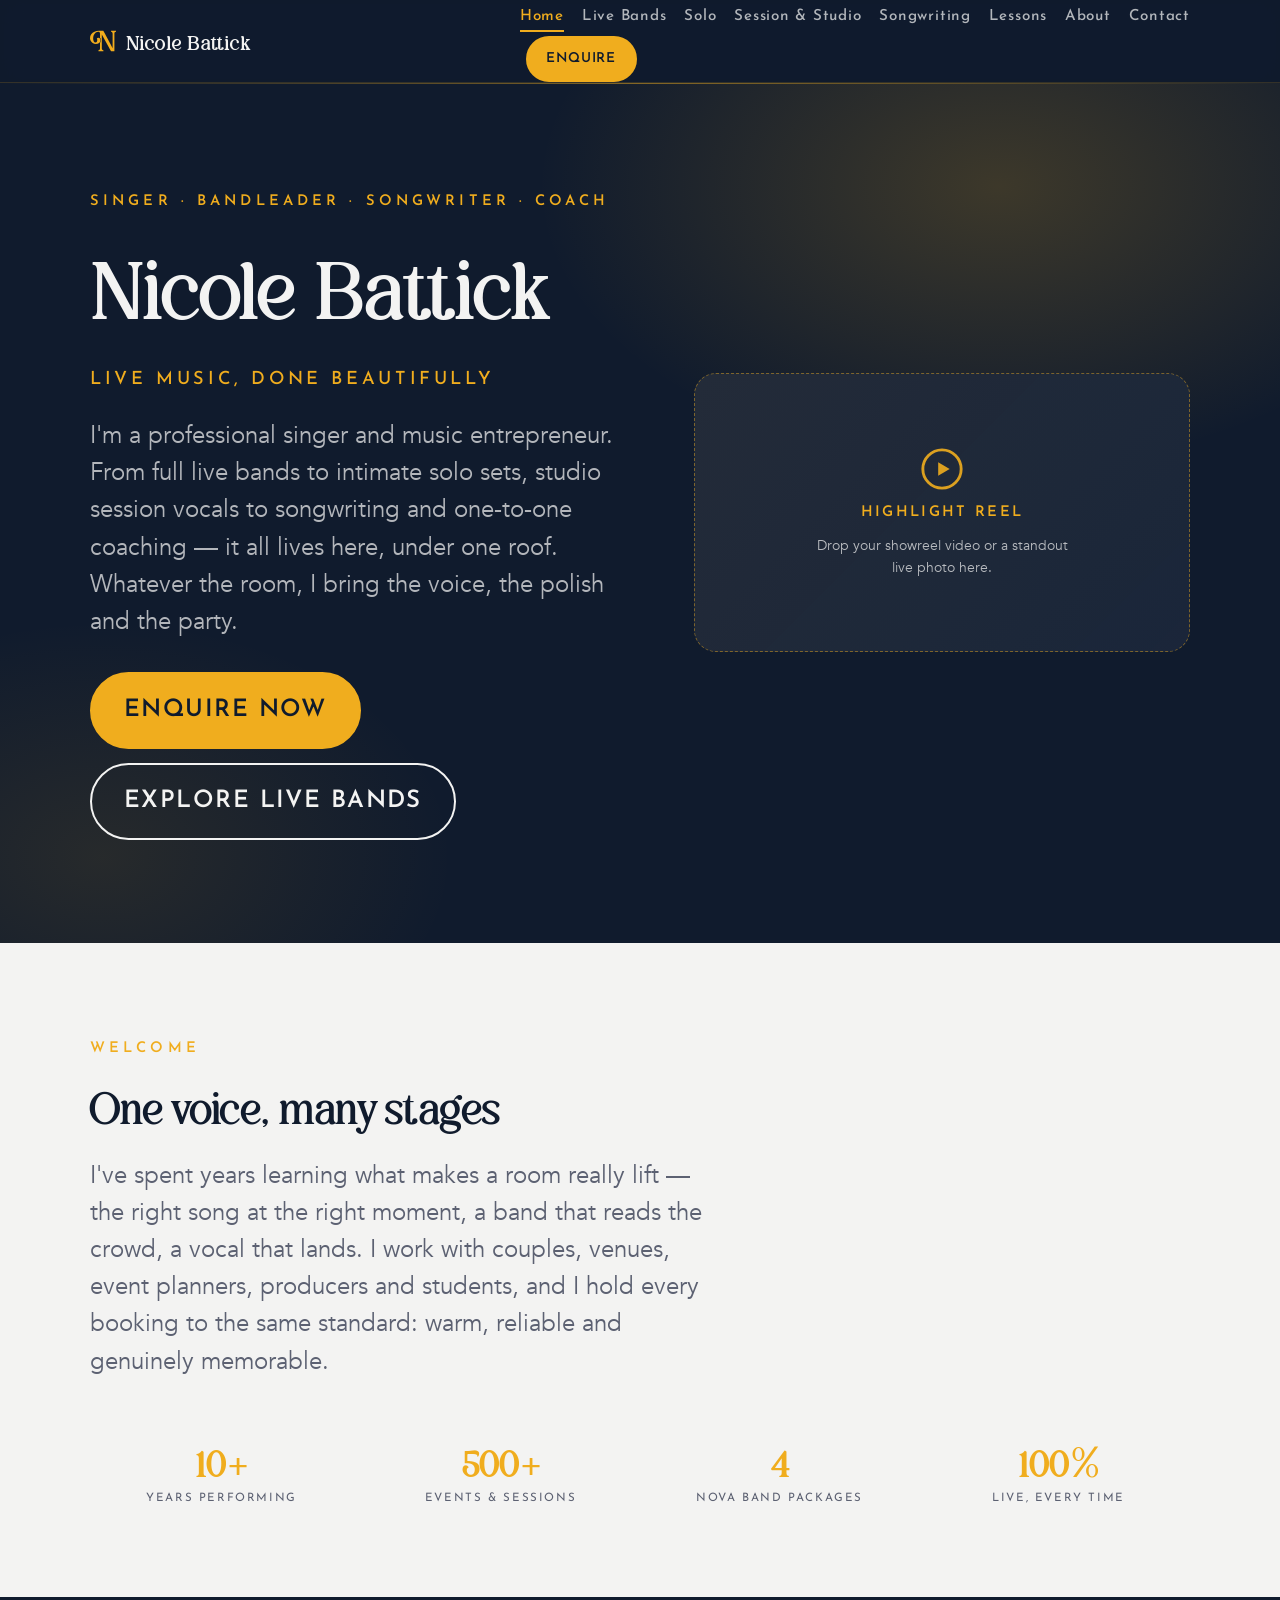
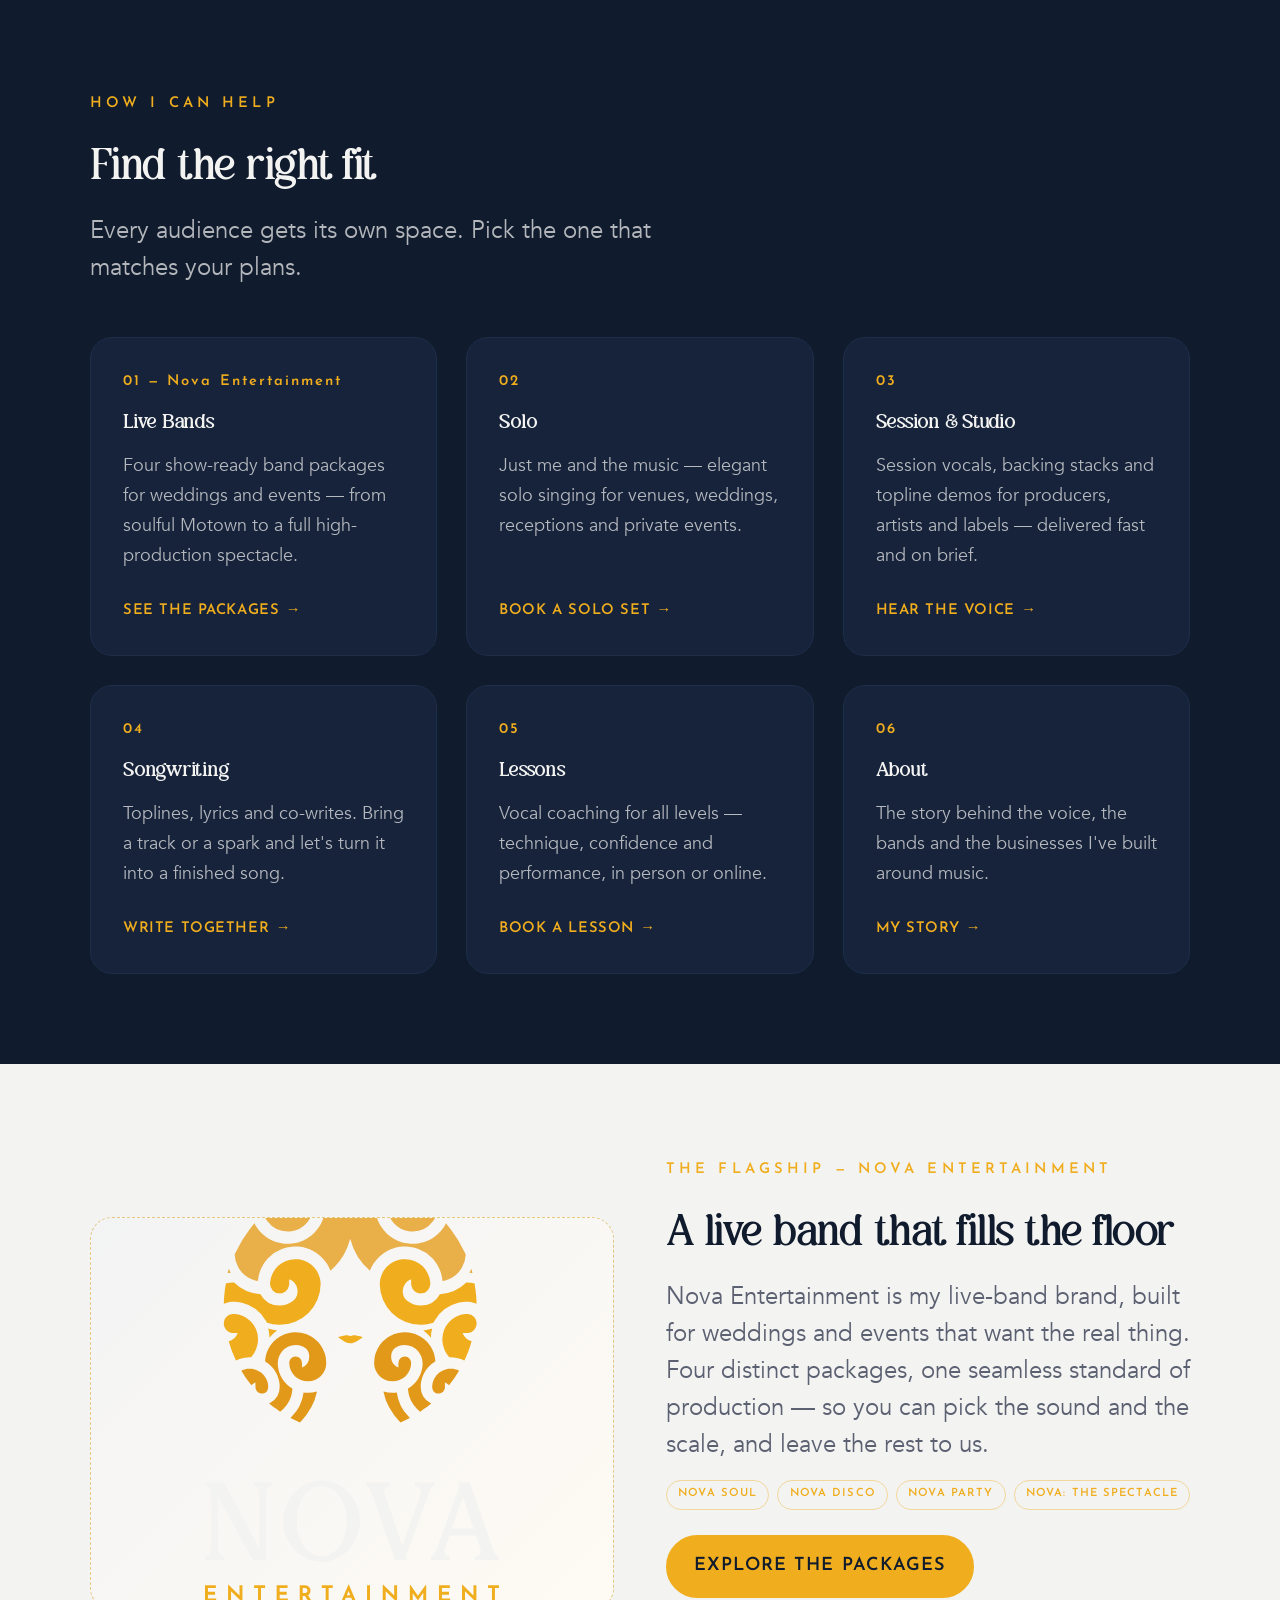
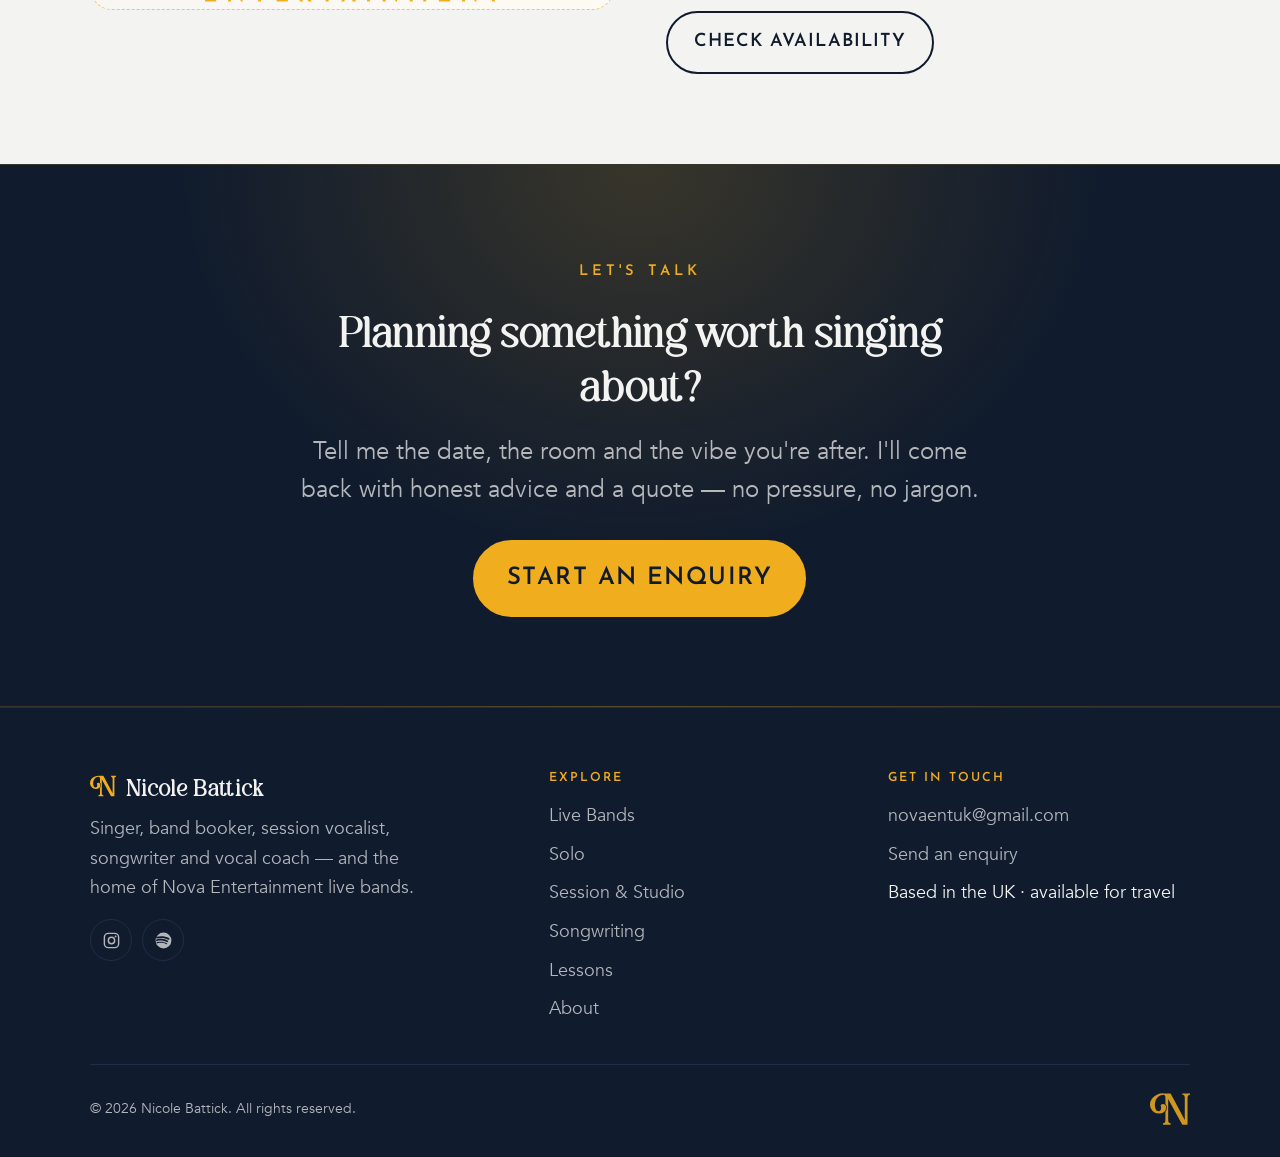
==== index.html @ b69a8428 "Add files via upload" ====
<!DOCTYPE html>
<html lang="en-GB" class="no-js">
<head>
  <meta charset="utf-8">
  <meta name="viewport" content="width=device-width, initial-scale=1">
  <title>Nicole Battick — Singer, Bands, Session &amp; Songwriting</title>
  <meta name="description" content="Nicole Battick — professional singer, bandleader and vocal coach. Home of Nova Entertainment live bands, plus solo performance, session vocals, songwriting and lessons.">

  <!-- Canonical (replace novaentuk.github.io/Nicolebatticksite with your live domain) -->
  <link rel="canonical" href="https://novaentuk.github.io/Nicolebatticksite/index.html">

  <!-- Open Graph -->
  <meta property="og:type" content="website">
  <meta property="og:site_name" content="Nicole Battick">
  <meta property="og:title" content="Nicole Battick — Singer, Bands, Session &amp; Songwriting">
  <meta property="og:description" content="Professional singer, bandleader and vocal coach. Home of Nova Entertainment live bands.">
  <meta property="og:image" content="https://novaentuk.github.io/Nicolebatticksite/assets/img/og-default.png">
  <meta property="og:url" content="https://novaentuk.github.io/Nicolebatticksite/index.html">

  <!-- Twitter -->
  <meta name="twitter:card" content="summary_large_image">
  <meta name="twitter:title" content="Nicole Battick — Singer, Bands, Session &amp; Songwriting">
  <meta name="twitter:description" content="Professional singer, bandleader and vocal coach. Home of Nova Entertainment live bands.">
  <meta name="twitter:image" content="https://novaentuk.github.io/Nicolebatticksite/assets/img/og-default.png">

  <!-- Icons -->
  <link rel="icon" href="assets/logos/nova-mark.svg" type="image/svg+xml">
  <link rel="apple-touch-icon" href="assets/logos/nova-mark-300.png">

  <!-- Preload primary brand fonts to avoid flash -->
  <link rel="preload" href="assets/fonts/Avenir-Book.woff2" as="font" type="font/woff2" crossorigin>
  <link rel="preload" href="assets/fonts/BaliviaFreeBold.woff2" as="font" type="font/woff2" crossorigin>

  <link rel="stylesheet" href="css/styles.css">
  <!-- Flip no-js -> js before paint so reveal animations are ready -->
  <script>document.documentElement.classList.remove('no-js');document.documentElement.classList.add('js');</script>
</head>
<body>
  <a class="skip-link" href="#main">Skip to content</a>

  <!-- ===================== HEADER / NAV (shared across pages) ===================== -->
  <header class="site-header">
    <div class="container">
      <nav class="nav" aria-label="Primary">
        <a class="brand" href="index.html">
          <img class="brand-mark" src="assets/logos/nova-mark-gold.svg" alt="" aria-hidden="true">
          Nicole Battick
        </a>
        <button class="nav-toggle" aria-expanded="false" aria-controls="nav-menu" aria-label="Open menu">
          <span></span><span></span><span></span>
        </button>
        <div class="nav-menu" id="nav-menu">
          <ul class="nav-links">
            <li><a href="index.html">Home</a></li>
            <li><a href="live-bands.html">Live Bands</a></li>
            <li><a href="solo.html">Solo</a></li>
            <li><a href="session.html">Session &amp; Studio</a></li>
            <li><a href="songwriting.html">Songwriting</a></li>
            <li><a href="lessons.html">Lessons</a></li>
            <li><a href="about.html">About</a></li>
            <li><a href="contact.html">Contact</a></li>
          </ul>
          <div class="nav-cta"><a class="btn" href="contact.html">Enquire</a></div>
        </div>
      </nav>
    </div>
  </header>

  <main id="main">

    <!-- ===================== HERO ===================== -->
    <section class="hero">
      <div class="container">
        <div class="hero-grid">
          <div class="hero-copy">
            <span class="eyebrow">Singer · Bandleader · Songwriter · Coach</span>
            <h1>Nicole Battick</h1>
            <p class="hero-tagline">Live music, done beautifully</p>
            <p class="lead">
              I'm a professional singer and music entrepreneur. From full live bands to
              intimate solo sets, studio session vocals to songwriting and one-to-one
              coaching — it all lives here, under one roof. Whatever the room, I bring
              the voice, the polish and the party.
            </p>
            <div class="btn-row">
              <a class="btn btn--lg" href="contact.html">Enquire now</a>
              <a class="btn btn--ghost btn--lg" href="live-bands.html">Explore live bands</a>
            </div>
          </div>

          <div class="hero-media">
            <!-- PLACEHOLDER: hero highlight reel (embed your showreel video or a hero photo).
                 Swap this whole block for a <video>, a YouTube/Vimeo <iframe>, or an <img>. -->
            <div class="media-placeholder media-placeholder--16x9" role="img"
                 aria-label="Placeholder for showreel video or hero photo">
              <svg class="ph-icon" viewBox="0 0 24 24" fill="none" aria-hidden="true">
                <circle cx="12" cy="12" r="10" stroke="currentColor" stroke-width="1.5"/>
                <path d="M10 8.5v7l6-3.5-6-3.5Z" fill="currentColor"/>
              </svg>
              <span class="ph-label">Highlight reel</span>
              <span class="ph-note">Drop your showreel video or a standout live photo here.</span>
            </div>
          </div>
        </div>
      </div>
    </section>

    <!-- ===================== INTRO + STATS ===================== -->
    <section class="section section--pale">
      <div class="container">
        <div class="section-header reveal">
          <span class="eyebrow">Welcome</span>
          <h2>One voice, many stages</h2>
          <p class="lead">
            I've spent years learning what makes a room really lift — the right song at the
            right moment, a band that reads the crowd, a vocal that lands. I work with couples,
            venues, event planners, producers and students, and I hold every booking to the
            same standard: warm, reliable and genuinely memorable.
          </p>
        </div>

        <div class="stats reveal" role="list">
          <div class="stat" role="listitem">
            <div class="stat-num">10+</div>
            <div class="stat-label">Years performing</div>
          </div>
          <div class="stat" role="listitem">
            <div class="stat-num">500+</div>
            <div class="stat-label">Events &amp; sessions</div>
          </div>
          <div class="stat" role="listitem">
            <div class="stat-num">4</div>
            <div class="stat-label">Nova band packages</div>
          </div>
          <div class="stat" role="listitem">
            <div class="stat-num">100%</div>
            <div class="stat-label">Live, every time</div>
          </div>
        </div>
      </div>
    </section>

    <!-- ===================== EXPLORE / SECTION LINK CARDS ===================== -->
    <section class="section section--navy">
      <div class="container">
        <div class="section-header reveal">
          <span class="eyebrow">How I can help</span>
          <h2>Find the right fit</h2>
          <p class="lead">Every audience gets its own space. Pick the one that matches your plans.</p>
        </div>

        <div class="grid grid--3 reveal">
          <a class="card link-card" href="live-bands.html">
            <span class="card-index">01 — Nova Entertainment</span>
            <h3>Live Bands</h3>
            <p>Four show-ready band packages for weddings and events — from soulful Motown to a full high-production spectacle.</p>
            <span class="arrow-link">See the packages <span class="arrow" aria-hidden="true">→</span></span>
          </a>

          <a class="card link-card" href="solo.html">
            <span class="card-index">02</span>
            <h3>Solo</h3>
            <p>Just me and the music — elegant solo singing for venues, weddings, receptions and private events.</p>
            <span class="arrow-link">Book a solo set <span class="arrow" aria-hidden="true">→</span></span>
          </a>

          <a class="card link-card" href="session.html">
            <span class="card-index">03</span>
            <h3>Session &amp; Studio</h3>
            <p>Session vocals, backing stacks and topline demos for producers, artists and labels — delivered fast and on brief.</p>
            <span class="arrow-link">Hear the voice <span class="arrow" aria-hidden="true">→</span></span>
          </a>

          <a class="card link-card" href="songwriting.html">
            <span class="card-index">04</span>
            <h3>Songwriting</h3>
            <p>Toplines, lyrics and co-writes. Bring a track or a spark and let's turn it into a finished song.</p>
            <span class="arrow-link">Write together <span class="arrow" aria-hidden="true">→</span></span>
          </a>

          <a class="card link-card" href="lessons.html">
            <span class="card-index">05</span>
            <h3>Lessons</h3>
            <p>Vocal coaching for all levels — technique, confidence and performance, in person or online.</p>
            <span class="arrow-link">Book a lesson <span class="arrow" aria-hidden="true">→</span></span>
          </a>

          <a class="card link-card" href="about.html">
            <span class="card-index">06</span>
            <h3>About</h3>
            <p>The story behind the voice, the bands and the businesses I've built around music.</p>
            <span class="arrow-link">My story <span class="arrow" aria-hidden="true">→</span></span>
          </a>
        </div>
      </div>
    </section>

    <!-- ===================== NOVA ENTERTAINMENT TEASER (flagship) ===================== -->
    <section class="section section--pale">
      <div class="container">
        <div class="split split--media-first">
          <div class="split-media reveal">
            <!-- PLACEHOLDER: Nova Entertainment band photo (full band on stage) -->
            <div class="media-placeholder media-placeholder--4x3" role="img"
                 aria-label="Placeholder for Nova Entertainment band photo">
              <img src="assets/logos/nova-primary-color.svg" alt="Nova Entertainment logo"
                   style="max-width: 62%; margin-bottom: 0.9rem;">
              <span class="ph-note">Swap for a full-band live photo.</span>
            </div>
          </div>

          <div class="split-copy reveal">
            <span class="eyebrow">The flagship — Nova Entertainment</span>
            <h2>A live band that fills the floor</h2>
            <p class="lead">
              Nova Entertainment is my live-band brand, built for weddings and events that
              want the real thing. Four distinct packages, one seamless standard of
              production — so you can pick the sound and the scale, and leave the rest to us.
            </p>
            <ul class="tags" aria-label="Nova packages">
              <li>Nova Soul</li>
              <li>Nova Disco</li>
              <li>Nova Party</li>
              <li>Nova: The Spectacle</li>
            </ul>
            <div class="btn-row" style="margin-top: 1.6rem;">
              <a class="btn" href="live-bands.html">Explore the packages</a>
              <a class="btn btn--ghost" href="contact.html">Check availability</a>
            </div>
          </div>
        </div>
      </div>
    </section>

    <!-- ===================== CTA BAND ===================== -->
    <section class="section cta-band">
      <div class="container container--narrow reveal">
        <span class="eyebrow">Let's talk</span>
        <h2>Planning something worth singing about?</h2>
        <p class="lead">
          Tell me the date, the room and the vibe you're after. I'll come back with honest
          advice and a quote — no pressure, no jargon.
        </p>
        <div class="btn-row btn-row--center">
          <a class="btn btn--lg" href="contact.html">Start an enquiry</a>
        </div>
      </div>
    </section>

  </main>

  <!-- ===================== FOOTER (shared across pages) ===================== -->
  <footer class="site-footer">
    <div class="container">
      <div class="footer-grid">
        <div class="footer-brand">
          <a class="brand" href="index.html">
            <img class="brand-mark" src="assets/logos/nova-mark-gold.svg" alt="" aria-hidden="true">
            Nicole Battick
          </a>
          <p>Singer, band booker, session vocalist, songwriter and vocal coach — and the home of Nova Entertainment live bands.</p>
          <!-- PLACEHOLDER: update these social links with your real profile URLs -->
          <div class="socials" aria-label="Social links">
            <a href="https://www.instagram.com/nicolebattickmusic/" target="_blank" rel="noopener" aria-label="Instagram">
              <svg viewBox="0 0 24 24" fill="none" aria-hidden="true"><rect x="3" y="3" width="18" height="18" rx="5" stroke="currentColor" stroke-width="1.8"/><circle cx="12" cy="12" r="4" stroke="currentColor" stroke-width="1.8"/><circle cx="17.2" cy="6.8" r="1.2" fill="currentColor"/></svg>
            </a>
            <a href="https://open.spotify.com/artist/1M5L3xkXazG3Sickpim1sv" target="_blank" rel="noopener" aria-label="Spotify">
              <svg viewBox="0 0 24 24" aria-hidden="true"><path fill="currentColor" d="M12 2a10 10 0 1 0 0 20 10 10 0 0 0 0-20Zm4.6 14.4a.8.8 0 0 1-1.1.3c-3-1.8-6.7-2.2-11.1-1.2a.8.8 0 1 1-.4-1.5c4.8-1.1 8.9-.6 12.2 1.4.4.2.5.7.4 1Zm1.2-2.7a1 1 0 0 1-1.3.3c-3.4-2.1-8.6-2.7-12.6-1.5a1 1 0 1 1-.6-1.9c4.6-1.4 10.3-.7 14.2 1.7.5.3.6.9.3 1.4Zm.1-2.8C14 8.6 7.9 8.4 4.4 9.5a1.2 1.2 0 1 1-.7-2.3C7.8 6 14.5 6.2 18.9 8.8a1.2 1.2 0 0 1-1.2 2.1Z"/></svg>
            </a>
          </div>
        </div>

        <div class="footer-col">
          <h4>Explore</h4>
          <ul>
            <li><a href="live-bands.html">Live Bands</a></li>
            <li><a href="solo.html">Solo</a></li>
            <li><a href="session.html">Session &amp; Studio</a></li>
            <li><a href="songwriting.html">Songwriting</a></li>
            <li><a href="lessons.html">Lessons</a></li>
            <li><a href="about.html">About</a></li>
          </ul>
        </div>

        <div class="footer-col">
          <h4>Get in touch</h4>
          <ul>
            <!-- PLACEHOLDER: confirm the public booking email you want shown -->
            <li><a href="mailto:novaentuk@gmail.com">novaentuk@gmail.com</a></li>
            <li><a href="contact.html">Send an enquiry</a></li>
            <li>Based in the UK · available for travel</li>
          </ul>
        </div>
      </div>

      <div class="footer-bottom">
        <span>© <span id="year">2026</span> Nicole Battick. All rights reserved.</span>
        <img class="footer-crest" src="assets/logos/nova-mark-gold.svg" alt="Nova Entertainment monogram">
      </div>
    </div>
  </footer>

  <script src="js/main.js" defer></script>
</body>
</html>
---- css/styles.css ----
/* =============================================================================
   NICOLE BATTICK — site stylesheet
   Brand system: Nova Entertainment (navy + gold), fonts Balivia / Josefin / Avenir
   -----------------------------------------------------------------------------
   HOW TO EDIT
   - All colours, fonts and spacing live in the :root variables below.
     Change a value once here and it updates everywhere.
   - Fonts are self-hosted (woff2) in /assets/fonts — no external requests.
   - Sections use helper classes: .section, .section--navy, .section--pale.
   ============================================================================= */

/* -----------------------------------------------------------------------------
   1. BRAND FONTS  (self-hosted woff2 — render offline & cross-browser)
   ----------------------------------------------------------------------------- */

/* Display serif — headings, hero name, "Nova Entertainment" */
@font-face {
  font-family: "Balivia";
  src: url("../assets/fonts/BaliviaFreeBold.woff2") format("woff2");
  font-weight: 400 700;
  font-style: normal;
  font-display: swap;
}

/* Geometric sans — kickers, labels, package names, nav, buttons, tags */
@font-face {
  font-family: "Josefin Sans";
  src: url("../assets/fonts/JosefinSans-Variable.woff2") format("woff2");
  font-weight: 100 700;         /* variable weight axis */
  font-style: normal;
  font-display: swap;
}

/* Body — Avenir (Book / Medium / Heavy) */
@font-face {
  font-family: "Avenir";
  src: url("../assets/fonts/Avenir-Book.woff2") format("woff2");
  font-weight: 400;
  font-style: normal;
  font-display: swap;
}
@font-face {
  font-family: "Avenir";
  src: url("../assets/fonts/Avenir-Medium.woff2") format("woff2");
  font-weight: 500;
  font-style: normal;
  font-display: swap;
}
@font-face {
  font-family: "Avenir";
  src: url("../assets/fonts/Avenir-Heavy.woff2") format("woff2");
  font-weight: 700;             /* "Heavy" used for bold / emphasis */
  font-style: normal;
  font-display: swap;
}

/* -----------------------------------------------------------------------------
   2. DESIGN TOKENS  (edit these to re-skin the whole site)
   ----------------------------------------------------------------------------- */
:root {
  /* ---- Brand colours (from the official Nova Entertainment palette) ---- */
  --gold:        #F0AD1E;   /* primary accent            */
  --gold-deep:   #D3960F;   /* hover / darker accent     */
  --navy:        #101B2D;   /* primary dark / near-black */
  --navy-2:      #16233A;   /* lifted navy (cards on dark) */
  --navy-3:      #1E2E49;   /* hairlines / borders on dark */
  --pale:        #F3F3F2;   /* pale off-white sections   */
  --white:       #FFFFFF;
  --ink:         #2B3140;   /* body text on light        */
  --muted:       #5C6172;   /* captions / secondary text */
  --hairline:    #E4E2DD;   /* dividers on light         */

  /* ---- Semantic roles (used throughout; point them anywhere) ---- */
  --bg:            var(--navy);
  --text:          var(--pale);
  --text-dim:      rgba(243,243,242,0.72);
  --accent:        var(--gold);
  --accent-hover:  var(--gold-deep);
  --on-accent:     var(--navy);     /* text sitting on a gold button */

  /* ---- Fonts ---- */
  --font-display: "Balivia", "Georgia", "Times New Roman", serif;
  --font-sub:     "Josefin Sans", "Century Gothic", "Futura", sans-serif;
  --font-body:    "Avenir", -apple-system, BlinkMacSystemFont, "Segoe UI",
                  Roboto, "Helvetica Neue", Arial, sans-serif;

  /* ---- Type scale (fluid, clamps between mobile & desktop) ---- */
  --step--1: clamp(0.83rem, 0.79rem + 0.18vw, 0.92rem);
  --step-0:  clamp(1rem,    0.95rem + 0.25vw, 1.13rem);
  --step-1:  clamp(1.2rem,  1.1rem + 0.5vw,   1.5rem);
  --step-2:  clamp(1.6rem,  1.35rem + 1.2vw,  2.2rem);
  --step-3:  clamp(2.1rem,  1.6rem + 2.4vw,   3.2rem);
  --step-4:  clamp(2.7rem,  1.9rem + 3.8vw,   4.6rem);
  --step-5:  clamp(3.2rem,  2.1rem + 5.4vw,   6rem);

  /* ---- Spacing & layout ---- */
  --container: 1180px;
  --container-narrow: 780px;
  --gutter: clamp(1.15rem, 4vw, 2.5rem);
  --section-y: clamp(3.5rem, 7vw, 7rem);
  --radius: 14px;
  --radius-lg: 22px;
  --radius-pill: 999px;

  /* ---- Effects ---- */
  --shadow:    0 12px 34px rgba(6, 12, 24, 0.16);
  --shadow-lg: 0 26px 70px rgba(6, 12, 24, 0.28);
  --ring: 0 0 0 3px rgba(240, 173, 30, 0.55);   /* focus ring (gold) */
  --transition: 220ms cubic-bezier(.2,.7,.3,1);
}

/* -----------------------------------------------------------------------------
   3. RESET / BASE
   ----------------------------------------------------------------------------- */
*, *::before, *::after { box-sizing: border-box; }

html {
  scroll-behavior: smooth;
  -webkit-text-size-adjust: 100%;
  scroll-padding-top: 90px;   /* offset sticky header for anchor jumps */
}

body {
  margin: 0;
  background: var(--bg);
  color: var(--text);
  font-family: var(--font-body);
  font-size: var(--step-0);
  font-weight: 400;
  line-height: 1.65;
  -webkit-font-smoothing: antialiased;
  text-rendering: optimizeLegibility;
  overflow-x: hidden;
}

img, svg, video { max-width: 100%; display: block; height: auto; }

a { color: inherit; text-decoration: none; }

h1, h2, h3, h4 {
  font-family: var(--font-display);
  font-weight: 400;
  line-height: 1.05;
  margin: 0 0 0.5em;
  letter-spacing: -0.01em;
}
h1 { font-size: var(--step-4); }
h2 { font-size: var(--step-3); }
h3 { font-size: var(--step-2); }
h4 { font-size: var(--step-1); }

p { margin: 0 0 1rem; }
p:last-child { margin-bottom: 0; }

strong, b { font-weight: 700; }

ul, ol { margin: 0 0 1rem; padding-left: 1.2rem; }
li { margin-bottom: 0.4rem; }

hr {
  border: 0;
  height: 1px;
  background: var(--navy-3);
  margin: 2.5rem 0;
}

::selection { background: var(--gold); color: var(--navy); }

/* Visible keyboard focus everywhere */
:focus-visible {
  outline: none;
  box-shadow: var(--ring);
  border-radius: 6px;
}

/* Accessibility: skip link */
.skip-link {
  position: absolute;
  left: 12px; top: -60px;
  background: var(--gold);
  color: var(--navy);
  padding: 0.6rem 1rem;
  border-radius: 8px;
  font-family: var(--font-sub);
  font-weight: 600;
  z-index: 1000;
  transition: top var(--transition);
}
.skip-link:focus { top: 12px; }

/* Screen-reader-only helper */
.visually-hidden {
  position: absolute !important;
  width: 1px; height: 1px;
  padding: 0; margin: -1px;
  overflow: hidden; clip: rect(0 0 0 0);
  white-space: nowrap; border: 0;
}

/* -----------------------------------------------------------------------------
   4. LAYOUT HELPERS
   ----------------------------------------------------------------------------- */
.container {
  width: 100%;
  max-width: var(--container);
  margin-inline: auto;
  padding-inline: var(--gutter);
}
.container--narrow { max-width: var(--container-narrow); }

.section { padding-block: var(--section-y); position: relative; }
.section--pale { background: var(--pale); color: var(--ink); }
.section--navy { background: var(--navy); color: var(--text); }
.section--tight { padding-block: clamp(2.5rem, 5vw, 4rem); }

/* On pale sections, headings/links use ink + gold */
.section--pale h1, .section--pale h2, .section--pale h3, .section--pale h4 { color: var(--navy); }
.section--pale .lead { color: var(--muted); }

.grid { display: grid; gap: clamp(1rem, 2.5vw, 1.8rem); }
@media (min-width: 620px)  { .grid--2 { grid-template-columns: repeat(2, 1fr); } }
@media (min-width: 720px)  { .grid--3 { grid-template-columns: repeat(3, 1fr); } }
@media (min-width: 900px)  { .grid--4 { grid-template-columns: repeat(4, 1fr); } }
@media (min-width: 900px)  { .grid--3-wide { grid-template-columns: repeat(3, 1fr); } }

.text-center { text-align: center; }
.mx-auto { margin-inline: auto; }
.stack > * + * { margin-top: 1rem; }

/* -----------------------------------------------------------------------------
   5. SHARED TEXT ELEMENTS  (eyebrow / kicker, lead, section header)
   ----------------------------------------------------------------------------- */
.eyebrow {
  font-family: var(--font-sub);
  text-transform: uppercase;
  letter-spacing: 0.28em;
  font-size: var(--step--1);
  font-weight: 600;
  color: var(--gold);
  margin: 0 0 1rem;
  display: inline-block;
}

.lead {
  font-size: var(--step-1);
  line-height: 1.55;
  color: var(--text-dim);
  font-weight: 400;
  max-width: 60ch;
}

.section-header { max-width: 62ch; margin-bottom: clamp(2rem, 4vw, 3.25rem); }
.section-header.text-center { margin-inline: auto; }

/* -----------------------------------------------------------------------------
   6. BUTTONS
   ----------------------------------------------------------------------------- */
.btn {
  --btn-bg: var(--gold);
  --btn-fg: var(--navy);
  display: inline-flex;
  align-items: center;
  gap: 0.55rem;
  font-family: var(--font-sub);
  font-weight: 600;
  font-size: var(--step-0);
  letter-spacing: 0.06em;
  text-transform: uppercase;
  padding: 0.9rem 1.6rem;
  border-radius: var(--radius-pill);
  background: var(--btn-bg);
  color: var(--btn-fg);
  border: 2px solid var(--btn-bg);
  cursor: pointer;
  transition: transform var(--transition), background var(--transition),
              border-color var(--transition), color var(--transition);
  will-change: transform;
}
.btn:hover { background: var(--accent-hover); border-color: var(--accent-hover); transform: translateY(-2px); }
.btn:active { transform: translateY(0); }

.btn--ghost {
  --btn-bg: transparent;
  --btn-fg: currentColor;
  border-color: currentColor;
}
.btn--ghost:hover {
  background: var(--gold);
  border-color: var(--gold);
  color: var(--navy);
}

/* Ghost button tuned for pale backgrounds */
.section--pale .btn--ghost { color: var(--navy); }

.btn--lg { padding: 1.05rem 2rem; font-size: var(--step-1); }
.btn--block { width: 100%; justify-content: center; }

.btn-row { display: flex; flex-wrap: wrap; gap: 0.85rem; align-items: center; }
.btn-row--center { justify-content: center; }

/* Simple text link with arrow */
.arrow-link {
  font-family: var(--font-sub);
  font-weight: 600;
  letter-spacing: 0.04em;
  text-transform: uppercase;
  font-size: var(--step--1);
  color: var(--gold);
  display: inline-flex;
  align-items: center;
  gap: 0.4rem;
}
.arrow-link .arrow { transition: transform var(--transition); }
.arrow-link:hover .arrow { transform: translateX(4px); }

/* -----------------------------------------------------------------------------
   7. HEADER / NAV
   ----------------------------------------------------------------------------- */
.site-header {
  position: sticky;
  top: 0;
  z-index: 100;
  background: rgba(16, 27, 45, 0.82);
  backdrop-filter: saturate(140%) blur(12px);
  -webkit-backdrop-filter: saturate(140%) blur(12px);
  border-bottom: 1px solid rgba(240, 173, 30, 0.16);
}
.nav {
  display: flex;
  align-items: center;
  justify-content: space-between;
  gap: 1rem;
  min-height: 68px;
}

/* Brand wordmark (site = Nicole Battick) */
.brand {
  display: inline-flex;
  align-items: center;
  gap: 0.6rem;
  font-family: var(--font-display);
  font-size: 1.5rem;
  line-height: 1;
  color: var(--pale);
  letter-spacing: 0.01em;
  white-space: nowrap;
}
.brand:hover { color: var(--gold); }
.brand .brand-mark { width: 26px; height: 26px; flex: none; }

/* Nav links */
.nav-links {
  display: flex;
  align-items: center;
  gap: clamp(0.6rem, 1.4vw, 1.4rem);
  list-style: none;
  margin: 0;
  padding: 0;
}
.nav-links a {
  font-family: var(--font-sub);
  font-weight: 500;
  font-size: 0.95rem;
  letter-spacing: 0.05em;
  color: var(--text-dim);
  padding: 0.4rem 0;
  position: relative;
  transition: color var(--transition);
}
.nav-links a::after {
  content: "";
  position: absolute;
  left: 0; bottom: -2px;
  width: 0; height: 2px;
  background: var(--gold);
  transition: width var(--transition);
}
.nav-links a:hover { color: var(--pale); }
.nav-links a:hover::after,
.nav-links a[aria-current="page"]::after { width: 100%; }
.nav-links a[aria-current="page"] { color: var(--gold); }

.nav-cta { margin-left: 0.4rem; }
.nav-cta .btn { padding: 0.6rem 1.15rem; font-size: 0.85rem; }

/* Mobile menu toggle (hidden on desktop) */
.nav-toggle {
  display: none;
  flex-direction: column;
  justify-content: center;
  gap: 5px;
  width: 44px; height: 44px;
  background: transparent;
  border: 1px solid rgba(243,243,242,0.28);
  border-radius: 10px;
  cursor: pointer;
}
.nav-toggle span {
  display: block;
  height: 2px; width: 20px;
  margin-inline: auto;
  background: var(--pale);
  transition: transform var(--transition), opacity var(--transition);
}
.nav-toggle[aria-expanded="true"] span:nth-child(1) { transform: translateY(7px) rotate(45deg); }
.nav-toggle[aria-expanded="true"] span:nth-child(2) { opacity: 0; }
.nav-toggle[aria-expanded="true"] span:nth-child(3) { transform: translateY(-7px) rotate(-45deg); }

/* --- Mobile nav --- */
@media (max-width: 940px) {
  .nav-toggle { display: flex; }
  .nav-menu {
    position: fixed;
    inset: 68px 0 auto 0;
    background: var(--navy);
    border-bottom: 1px solid var(--navy-3);
    flex-direction: column;
    align-items: stretch;
    gap: 0;
    padding: 0.5rem var(--gutter) 1.5rem;
    max-height: calc(100vh - 68px);
    overflow-y: auto;
    transform: translateY(-8px);
    opacity: 0;
    pointer-events: none;
    transition: opacity var(--transition), transform var(--transition);
  }
  .nav-menu.is-open { opacity: 1; transform: translateY(0); pointer-events: auto; }
  .nav-links { flex-direction: column; align-items: stretch; gap: 0; }
  .nav-links li { border-bottom: 1px solid var(--navy-3); }
  .nav-links a { display: block; padding: 0.95rem 0.2rem; font-size: 1.05rem; }
  .nav-links a::after { display: none; }
  .nav-cta { margin: 1.1rem 0 0; }
  .nav-cta .btn { width: 100%; justify-content: center; padding: 0.85rem; font-size: 0.95rem; }
}

/* -----------------------------------------------------------------------------
   8. HERO
   ----------------------------------------------------------------------------- */
.hero {
  position: relative;
  overflow: hidden;
  padding-block: clamp(3.5rem, 8vw, 7rem);
  background:
    radial-gradient(60% 55% at 78% 12%, rgba(240,173,30,0.20), transparent 60%),
    radial-gradient(50% 50% at 8% 90%, rgba(240,173,30,0.10), transparent 55%),
    var(--navy);
}
.hero::before {   /* subtle top hairline glow */
  content: "";
  position: absolute; inset: 0 0 auto 0; height: 1px;
  background: linear-gradient(90deg, transparent, rgba(240,173,30,0.5), transparent);
}
.hero-grid {
  display: grid;
  gap: clamp(2rem, 5vw, 3.5rem);
  align-items: center;
}
@media (min-width: 920px) {
  .hero-grid { grid-template-columns: 1.05fr 0.95fr; }
}
.hero h1 {
  font-size: var(--step-5);
  margin-bottom: 0.35em;
}
.hero .hero-tagline {
  font-family: var(--font-sub);
  text-transform: uppercase;
  letter-spacing: 0.2em;
  font-weight: 500;
  color: var(--gold);
  font-size: var(--step-0);
  margin-bottom: 1.4rem;
}
.hero .lead { margin-bottom: 2rem; }
.hero .btn-row { margin-top: 0.5rem; }

/* -----------------------------------------------------------------------------
   9. MEDIA PLACEHOLDERS  (swap for real photo / video / audio later)
   ----------------------------------------------------------------------------- */
.media-placeholder {
  position: relative;
  display: flex;
  flex-direction: column;
  align-items: center;
  justify-content: center;
  gap: 0.6rem;
  text-align: center;
  padding: 1.5rem;
  border: 1.5px dashed rgba(240,173,30,0.45);
  border-radius: var(--radius-lg);
  background:
    linear-gradient(135deg, rgba(240,173,30,0.06), rgba(240,173,30,0.02)),
    var(--navy-2);
  color: var(--text-dim);
  overflow: hidden;
}
.media-placeholder .ph-icon {
  width: 46px; height: 46px;
  color: var(--gold);
  opacity: 0.9;
}
.media-placeholder .ph-label {
  font-family: var(--font-sub);
  text-transform: uppercase;
  letter-spacing: 0.16em;
  font-size: var(--step--1);
  font-weight: 600;
  color: var(--gold);
}
.media-placeholder .ph-note {
  font-size: 0.85rem;
  color: var(--text-dim);
  max-width: 34ch;
}
.media-placeholder--16x9 { aspect-ratio: 16 / 9; }
.media-placeholder--4x3  { aspect-ratio: 4 / 3; }
.media-placeholder--1x1  { aspect-ratio: 1 / 1; }
.media-placeholder--portrait { aspect-ratio: 4 / 5; }

/* Placeholder variant that sits on pale sections */
.section--pale .media-placeholder {
  background: linear-gradient(135deg, rgba(16,27,45,0.05), rgba(240,173,30,0.05)), var(--white);
  border-color: rgba(211,150,15,0.5);
  color: var(--muted);
}
.section--pale .media-placeholder .ph-note { color: var(--muted); }

/* Audio sample placeholder (row style) */
.audio-slot {
  display: flex;
  align-items: center;
  gap: 1rem;
  padding: 1rem 1.15rem;
  border: 1px solid var(--navy-3);
  border-radius: var(--radius);
  background: var(--navy-2);
}
.section--pale .audio-slot { background: var(--white); border-color: var(--hairline); }
.audio-slot .play {
  width: 44px; height: 44px; flex: none;
  border-radius: 50%;
  display: grid; place-items: center;
  background: var(--gold); color: var(--navy);
}
.audio-slot .audio-meta strong {
  display: block;
  font-family: var(--font-sub);
  letter-spacing: 0.04em;
  font-weight: 600;
}
.audio-slot .audio-meta span { font-size: 0.85rem; color: var(--muted); }
.section--navy .audio-slot .audio-meta span { color: var(--text-dim); }
.audio-slot .waveform {
  flex: 1;
  height: 26px;
  border-radius: 6px;
  background: repeating-linear-gradient(90deg,
      rgba(240,173,30,0.55) 0 2px, transparent 2px 6px);
  opacity: 0.55;
  min-width: 60px;
}

/* -----------------------------------------------------------------------------
   10. CARDS
   ----------------------------------------------------------------------------- */
.card {
  background: var(--navy-2);
  border: 1px solid var(--navy-3);
  border-radius: var(--radius-lg);
  padding: clamp(1.4rem, 2.5vw, 2rem);
  transition: transform var(--transition), border-color var(--transition), box-shadow var(--transition);
  height: 100%;
}
.card:hover { transform: translateY(-4px); border-color: rgba(240,173,30,0.5); box-shadow: var(--shadow-lg); }
.section--pale .card { background: var(--white); border-color: var(--hairline); box-shadow: var(--shadow); }
.section--pale .card:hover { border-color: var(--gold); }

.card h3 { margin-bottom: 0.5rem; }
.card p { color: var(--text-dim); }
.section--pale .card p { color: var(--muted); }

/* Link card (Home → sections) */
.link-card {
  display: flex;
  flex-direction: column;
  gap: 0.75rem;
}
.link-card .card-index {
  font-family: var(--font-sub);
  font-weight: 600;
  letter-spacing: 0.14em;
  font-size: var(--step--1);
  color: var(--gold);
}
.link-card h3 { font-size: var(--step-1); }
.link-card .arrow-link { margin-top: auto; }

/* -----------------------------------------------------------------------------
   11. NOVA PACKAGE CARDS  (Live Bands)
   ----------------------------------------------------------------------------- */
.package-card {
  position: relative;
  display: flex;
  flex-direction: column;
  background: var(--navy-2);
  border: 1px solid var(--navy-3);
  border-radius: var(--radius-lg);
  overflow: hidden;
  transition: transform var(--transition), border-color var(--transition), box-shadow var(--transition);
  height: 100%;
}
.package-card:hover { transform: translateY(-5px); border-color: rgba(240,173,30,0.55); box-shadow: var(--shadow-lg); }

/* top ribbon of gold */
.package-card .pkg-top {
  height: 6px;
  background: linear-gradient(90deg, var(--gold), var(--gold-deep));
}
.package-card .pkg-body { padding: clamp(1.5rem, 3vw, 2.1rem); display: flex; flex-direction: column; gap: 0.9rem; flex: 1; }
.package-card .pkg-name {
  font-family: var(--font-display);
  font-size: var(--step-2);
  color: var(--pale);
  line-height: 1.05;
}
.package-card .pkg-kicker {
  font-family: var(--font-sub);
  text-transform: uppercase;
  letter-spacing: 0.18em;
  font-size: 0.72rem;
  font-weight: 600;
  color: var(--gold);
}
.package-card p { color: var(--text-dim); }

.pkg-meta { margin-top: auto; display: grid; gap: 0.6rem; padding-top: 0.4rem; }
.pkg-meta .meta-row {
  display: flex;
  gap: 0.6rem;
  align-items: baseline;
  font-size: 0.92rem;
  border-top: 1px solid var(--navy-3);
  padding-top: 0.6rem;
}
.pkg-meta .meta-label {
  font-family: var(--font-sub);
  text-transform: uppercase;
  letter-spacing: 0.12em;
  font-size: 0.68rem;
  font-weight: 600;
  color: var(--gold);
  flex: none;
  width: 5.5rem;
}
.pkg-meta .meta-val { color: var(--text-dim); }

/* Premium package highlight (Nova: The Spectacle) */
.package-card--feature {
  border-color: rgba(240,173,30,0.6);
  background:
    radial-gradient(120% 80% at 50% 0%, rgba(240,173,30,0.14), transparent 60%),
    var(--navy-2);
}
.package-card--feature .pkg-top { height: 8px; }
.badge {
  position: absolute;
  top: 1rem; right: 1rem;
  font-family: var(--font-sub);
  text-transform: uppercase;
  letter-spacing: 0.12em;
  font-size: 0.62rem;
  font-weight: 700;
  color: var(--navy);
  background: var(--gold);
  padding: 0.3rem 0.6rem;
  border-radius: var(--radius-pill);
}

/* -----------------------------------------------------------------------------
   12. FEATURE / CHECK LISTS
   ----------------------------------------------------------------------------- */
.tick-list { list-style: none; padding: 0; margin: 0; display: grid; gap: 0.7rem; }
.tick-list li {
  position: relative;
  padding-left: 1.9rem;
  color: var(--text-dim);
  margin: 0;
}
.section--pale .tick-list li { color: var(--ink); }
.tick-list li::before {
  content: "";
  position: absolute;
  left: 0; top: 0.15em;
  width: 1.2rem; height: 1.2rem;
  border-radius: 50%;
  background: rgba(240,173,30,0.18);
  border: 1px solid var(--gold);
}
.tick-list li::after {
  content: "";
  position: absolute;
  left: 0.42rem; top: 0.38em;
  width: 0.32rem; height: 0.6rem;
  border: solid var(--gold);
  border-width: 0 2px 2px 0;
  transform: rotate(45deg);
}

/* Tag chips (genres, vibes) */
.tags { display: flex; flex-wrap: wrap; gap: 0.5rem; padding: 0; margin: 0; list-style: none; }
.tags li {
  margin: 0;
  font-family: var(--font-sub);
  text-transform: uppercase;
  letter-spacing: 0.1em;
  font-size: 0.7rem;
  font-weight: 600;
  color: var(--gold);
  border: 1px solid rgba(240,173,30,0.4);
  border-radius: var(--radius-pill);
  padding: 0.3rem 0.7rem;
}

/* -----------------------------------------------------------------------------
   13. SPLIT / FEATURE SECTIONS  (text + media side by side)
   ----------------------------------------------------------------------------- */
.split {
  display: grid;
  gap: clamp(1.8rem, 4vw, 3.5rem);
  align-items: center;
}
@media (min-width: 860px) {
  .split { grid-template-columns: 1fr 1fr; }
  .split--media-first .split-media { order: -1; }
}

/* Stat row */
.stats { display: grid; gap: 1rem; grid-template-columns: repeat(2, 1fr); }
@media (min-width: 620px) { .stats { grid-template-columns: repeat(4, 1fr); } }
.stat { text-align: center; }
.stat .stat-num {
  font-family: var(--font-display);
  font-size: var(--step-3);
  color: var(--gold);
  line-height: 1;
}
.stat .stat-label {
  font-family: var(--font-sub);
  text-transform: uppercase;
  letter-spacing: 0.14em;
  font-size: 0.72rem;
  color: var(--text-dim);
  margin-top: 0.4rem;
}
.section--pale .stat .stat-label { color: var(--muted); }

/* -----------------------------------------------------------------------------
   14. CALL-TO-ACTION BAND
   ----------------------------------------------------------------------------- */
.cta-band {
  position: relative;
  overflow: hidden;
  text-align: center;
  background:
    radial-gradient(60% 120% at 50% 0%, rgba(240,173,30,0.18), transparent 60%),
    var(--navy);
  border-top: 1px solid rgba(240,173,30,0.18);
  border-bottom: 1px solid rgba(240,173,30,0.18);
}
.cta-band h2 { color: var(--pale); }
.cta-band .lead { margin-inline: auto; margin-bottom: 2rem; }

/* -----------------------------------------------------------------------------
   15. CONTACT FORM
   ----------------------------------------------------------------------------- */
.form-card {
  background: var(--navy-2);
  border: 1px solid var(--navy-3);
  border-radius: var(--radius-lg);
  padding: clamp(1.5rem, 4vw, 2.75rem);
}
.form-grid { display: grid; gap: 1.15rem; }
@media (min-width: 620px) { .form-grid .span-2 { grid-column: 1 / -1; } .form-grid.cols-2 { grid-template-columns: 1fr 1fr; } }

.field { display: flex; flex-direction: column; gap: 0.4rem; }
.field label {
  font-family: var(--font-sub);
  font-weight: 600;
  letter-spacing: 0.06em;
  font-size: 0.8rem;
  text-transform: uppercase;
  color: var(--text-dim);
}
.field label .req { color: var(--gold); }

.field input,
.field select,
.field textarea {
  font-family: var(--font-body);
  font-size: var(--step-0);
  color: var(--pale);
  background: rgba(255,255,255,0.03);
  border: 1px solid var(--navy-3);
  border-radius: 10px;
  padding: 0.8rem 0.95rem;
  width: 100%;
  transition: border-color var(--transition), box-shadow var(--transition);
}
.field textarea { resize: vertical; min-height: 140px; }
.field select { appearance: none; -webkit-appearance: none;
  background-image: url("data:image/svg+xml,%3Csvg xmlns='http://www.w3.org/2000/svg' width='14' height='9' viewBox='0 0 14 9'%3E%3Cpath d='M1 1l6 6 6-6' fill='none' stroke='%23F0AD1E' stroke-width='2' stroke-linecap='round'/%3E%3C/svg%3E");
  background-repeat: no-repeat;
  background-position: right 1rem center;
  padding-right: 2.5rem;
}
.field input::placeholder,
.field textarea::placeholder { color: rgba(243,243,242,0.4); }
.field input:focus,
.field select:focus,
.field textarea:focus {
  outline: none;
  border-color: var(--gold);
  box-shadow: var(--ring);
}
.field option { color: #111; }   /* native dropdown list readable */

.form-note { font-size: 0.85rem; color: var(--text-dim); }

/* Contact detail list */
.contact-list { list-style: none; padding: 0; margin: 0; display: grid; gap: 1.2rem; }
.contact-list li { display: flex; gap: 0.9rem; align-items: flex-start; margin: 0; }
.contact-list .ci {
  width: 40px; height: 40px; flex: none;
  border-radius: 50%;
  display: grid; place-items: center;
  background: rgba(240,173,30,0.14);
  color: var(--gold);
  border: 1px solid rgba(240,173,30,0.4);
}
.contact-list .ci svg { width: 18px; height: 18px; }
.contact-list strong { font-family: var(--font-sub); letter-spacing: 0.04em; }
.contact-list a:hover { color: var(--gold); }

/* -----------------------------------------------------------------------------
   16. SOCIAL LINKS
   ----------------------------------------------------------------------------- */
.socials { display: flex; gap: 0.65rem; flex-wrap: wrap; }
.socials a {
  width: 42px; height: 42px;
  display: grid; place-items: center;
  border-radius: 50%;
  border: 1px solid var(--navy-3);
  color: var(--text-dim);
  transition: color var(--transition), border-color var(--transition), transform var(--transition), background var(--transition);
}
.socials a:hover { color: var(--navy); background: var(--gold); border-color: var(--gold); transform: translateY(-2px); }
.socials a svg { width: 19px; height: 19px; }
.section--pale .socials a { border-color: var(--hairline); color: var(--muted); }

/* -----------------------------------------------------------------------------
   17. FOOTER
   ----------------------------------------------------------------------------- */
.site-footer {
  background: var(--navy);
  border-top: 1px solid var(--navy-3);
  padding-block: clamp(2.75rem, 5vw, 4rem) 1.75rem;
}
.footer-grid {
  display: grid;
  gap: 2.25rem;
}
@media (min-width: 720px) {
  .footer-grid { grid-template-columns: 1.4fr 1fr 1fr; }
}
.footer-brand .brand { font-size: 1.7rem; margin-bottom: 0.9rem; }
.footer-brand p { color: var(--text-dim); max-width: 34ch; }
.footer-col h4 {
  font-family: var(--font-sub);
  font-weight: 600;
  text-transform: uppercase;
  letter-spacing: 0.16em;
  font-size: 0.78rem;
  color: var(--gold);
  margin-bottom: 1rem;
}
.footer-col ul { list-style: none; padding: 0; margin: 0; display: grid; gap: 0.55rem; }
.footer-col li { margin: 0; }
.footer-col a { color: var(--text-dim); transition: color var(--transition); }
.footer-col a:hover { color: var(--pale); }

.footer-bottom {
  margin-top: 2.5rem;
  padding-top: 1.5rem;
  border-top: 1px solid var(--navy-3);
  display: flex;
  flex-wrap: wrap;
  gap: 1rem;
  justify-content: space-between;
  align-items: center;
  color: var(--text-dim);
  font-size: 0.85rem;
}
.footer-bottom .footer-crest { width: 40px; height: 40px; opacity: 0.85; }

/* -----------------------------------------------------------------------------
   18. PAGE HERO (interior pages — smaller than home hero)
   ----------------------------------------------------------------------------- */
.page-hero {
  position: relative;
  overflow: hidden;
  padding-block: clamp(3rem, 7vw, 5.5rem) clamp(2.5rem, 5vw, 4rem);
  background:
    radial-gradient(55% 60% at 82% 20%, rgba(240,173,30,0.16), transparent 60%),
    var(--navy);
  border-bottom: 1px solid rgba(240,173,30,0.14);
}
.page-hero .lead { margin-top: 1rem; }
.page-hero h1 { font-size: var(--step-4); }

/* Breadcrumb-ish label */
.page-hero .eyebrow { margin-bottom: 1.1rem; }

/* -----------------------------------------------------------------------------
   19. SCROLL REVEAL (progressive enhancement — JS adds .is-visible)
   ----------------------------------------------------------------------------- */
.reveal {
  opacity: 0;
  transform: translateY(22px);
  transition: opacity 600ms ease, transform 600ms cubic-bezier(.2,.7,.3,1);
  will-change: opacity, transform;
}
.reveal.is-visible { opacity: 1; transform: none; }
/* If JS is off, ensure content is visible */
.no-js .reveal { opacity: 1; transform: none; }

/* -----------------------------------------------------------------------------
   20. REDUCED MOTION
   ----------------------------------------------------------------------------- */
@media (prefers-reduced-motion: reduce) {
  html { scroll-behavior: auto; }
  *, *::before, *::after {
    animation-duration: 0.001ms !important;
    transition-duration: 0.001ms !important;
    scroll-behavior: auto !important;
  }
  .reveal { opacity: 1; transform: none; }
}
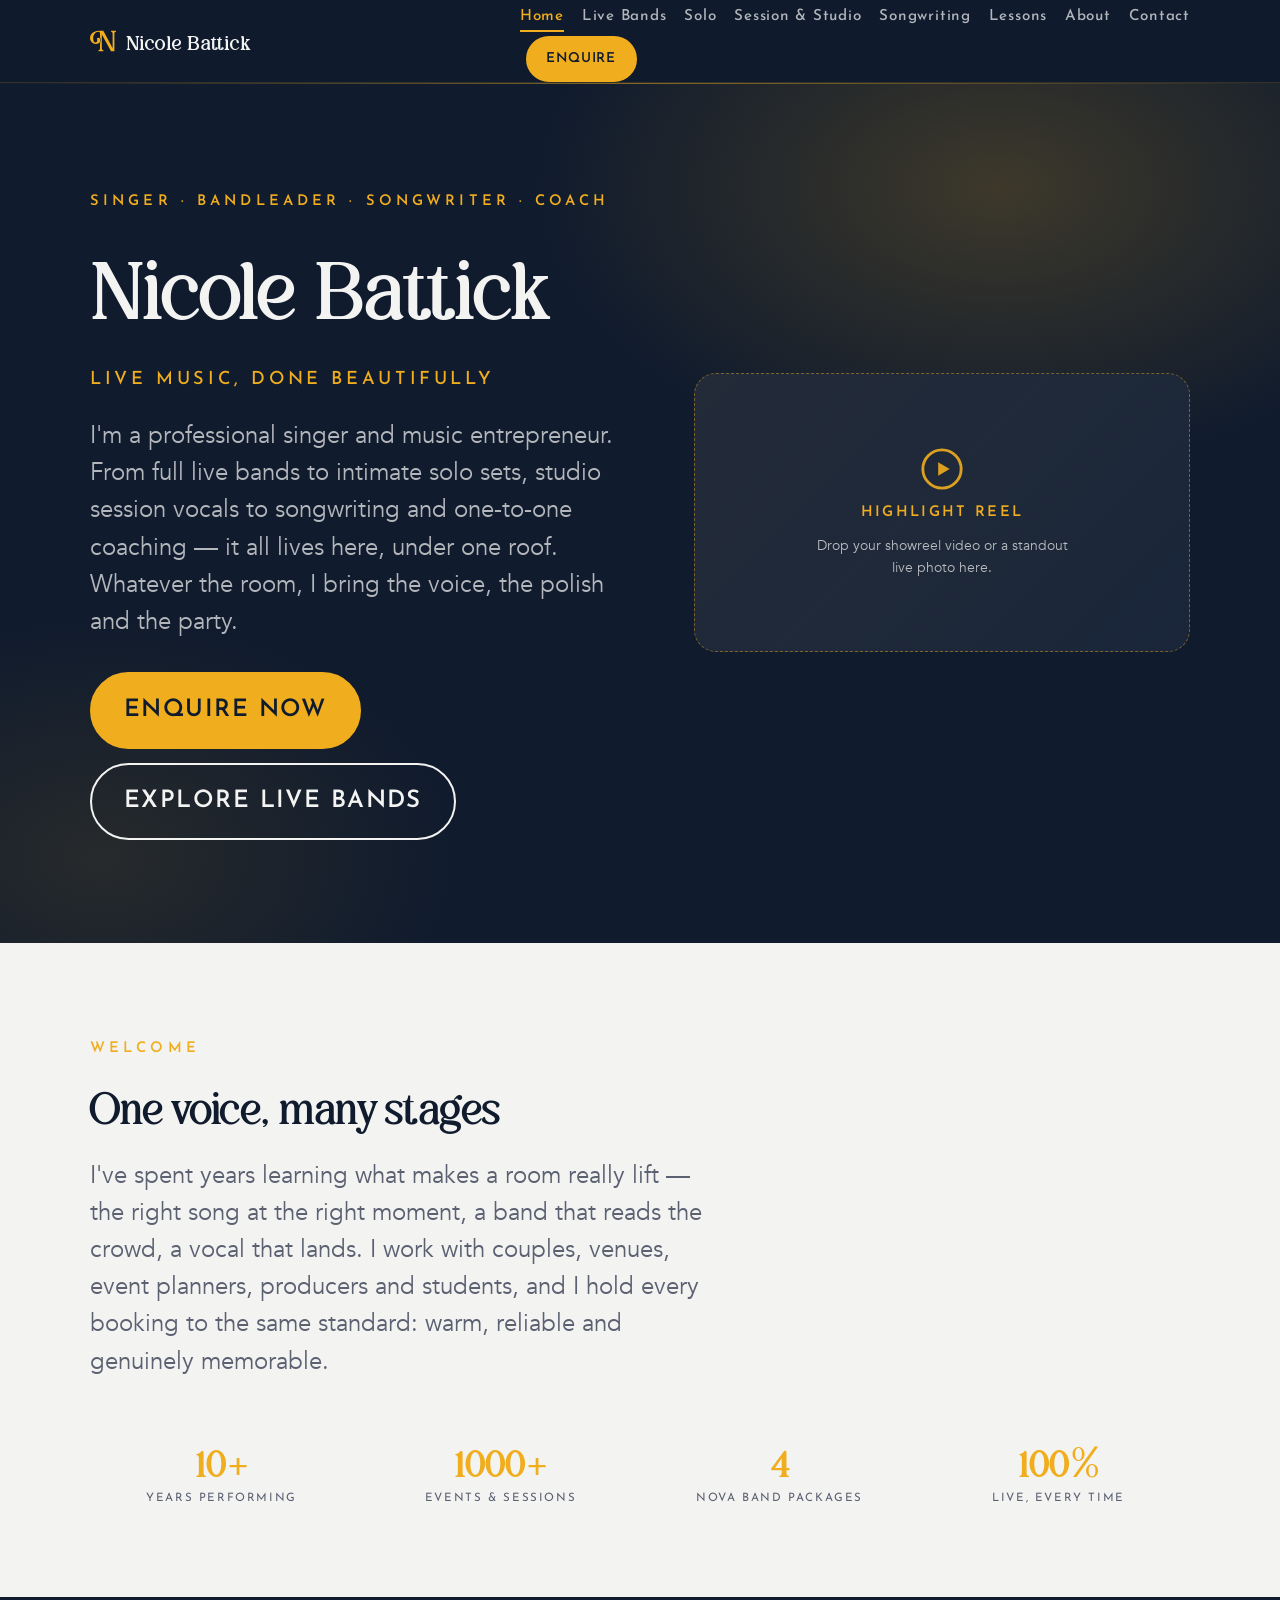
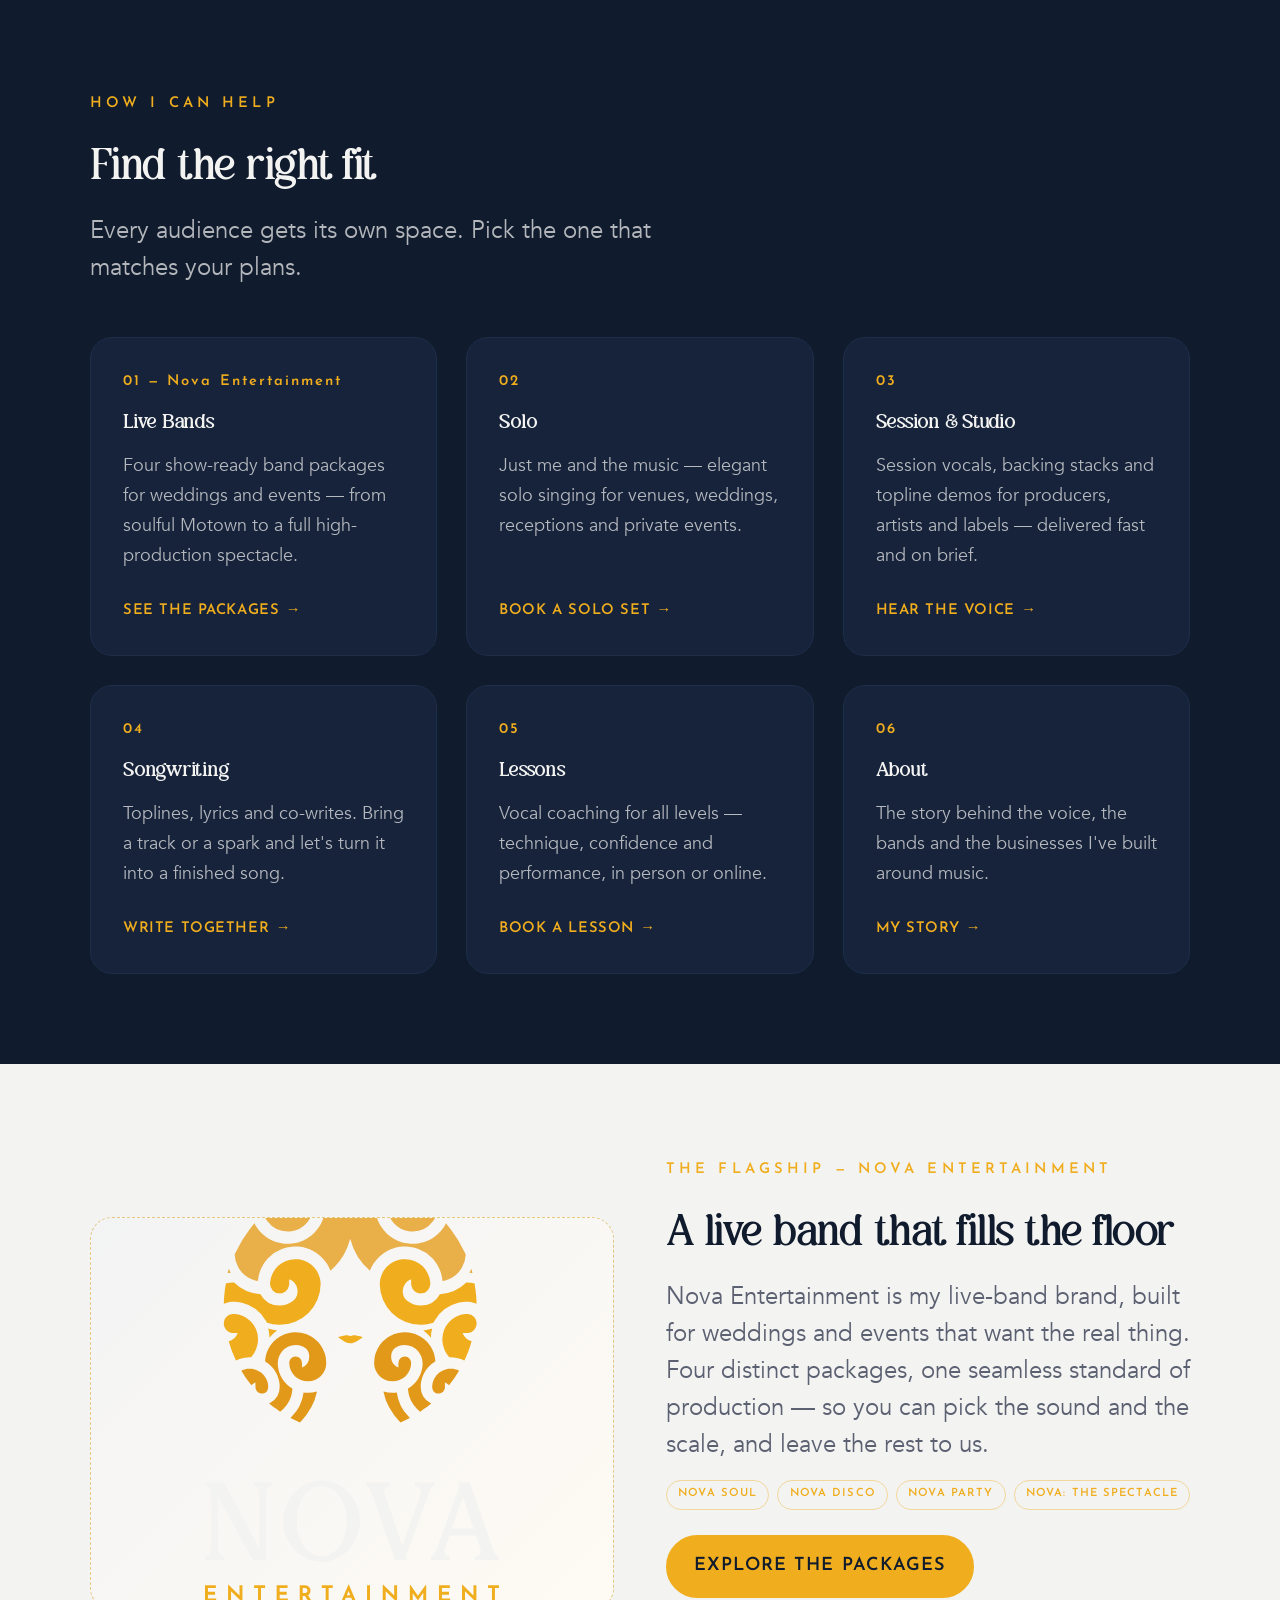
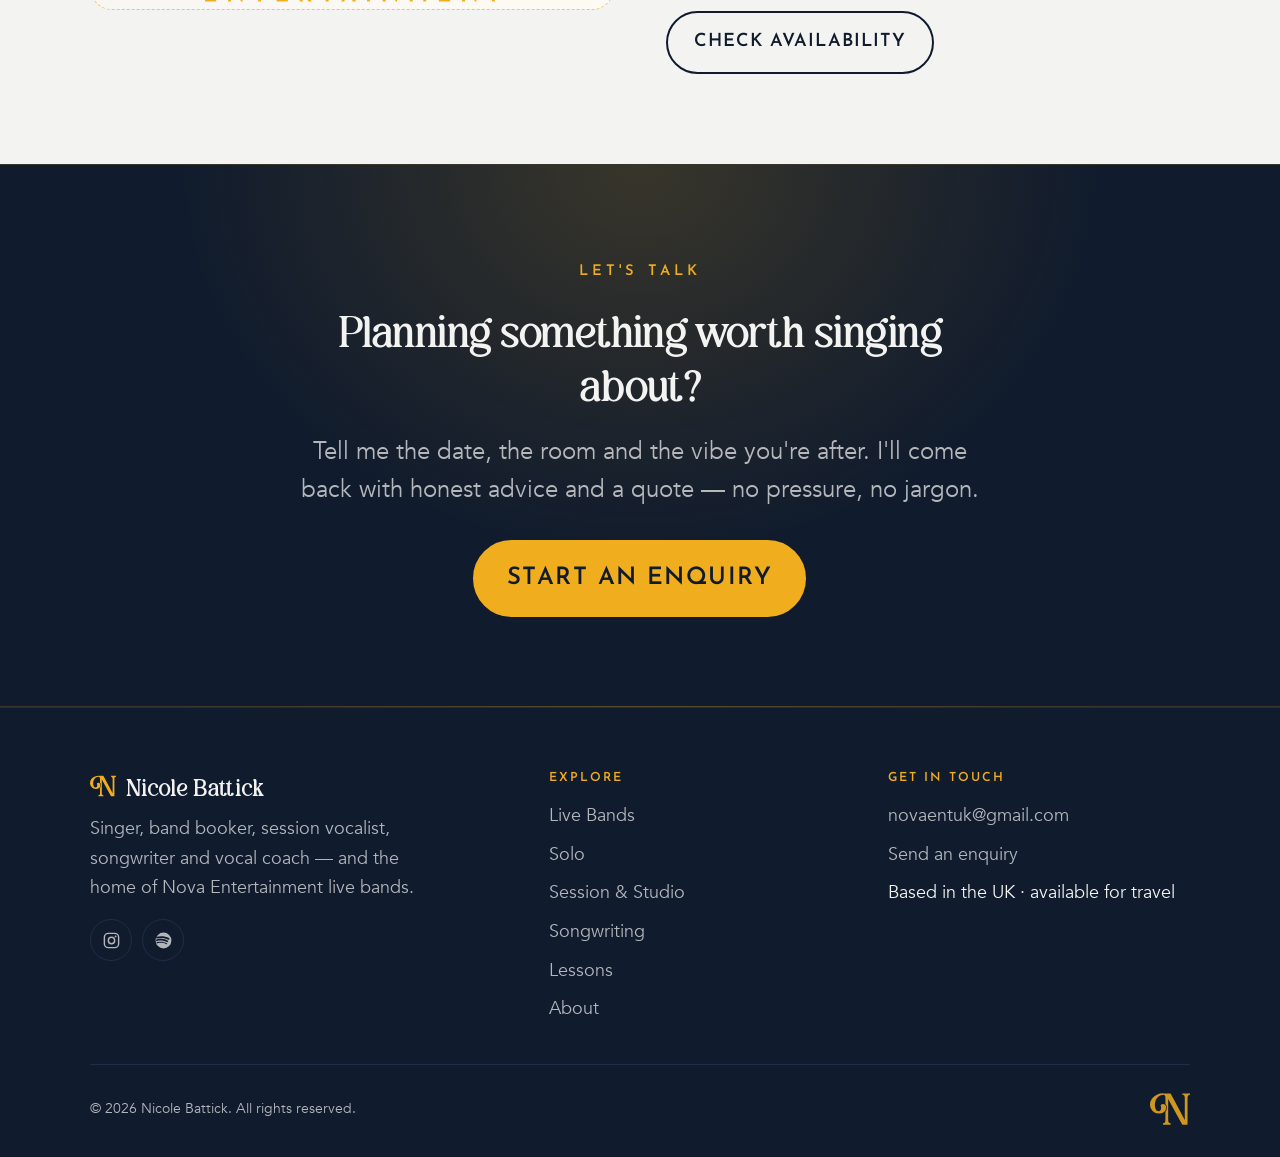
==== commit d6a9572c: "Add files via upload" ====
--- a/index.html
+++ b/index.html
@@ -125,7 +125,7 @@
             <div class="stat-label">Years performing</div>
           </div>
           <div class="stat" role="listitem">
-            <div class="stat-num">500+</div>
+            <div class="stat-num">1000+</div>
             <div class="stat-label">Events &amp; sessions</div>
           </div>
           <div class="stat" role="listitem">
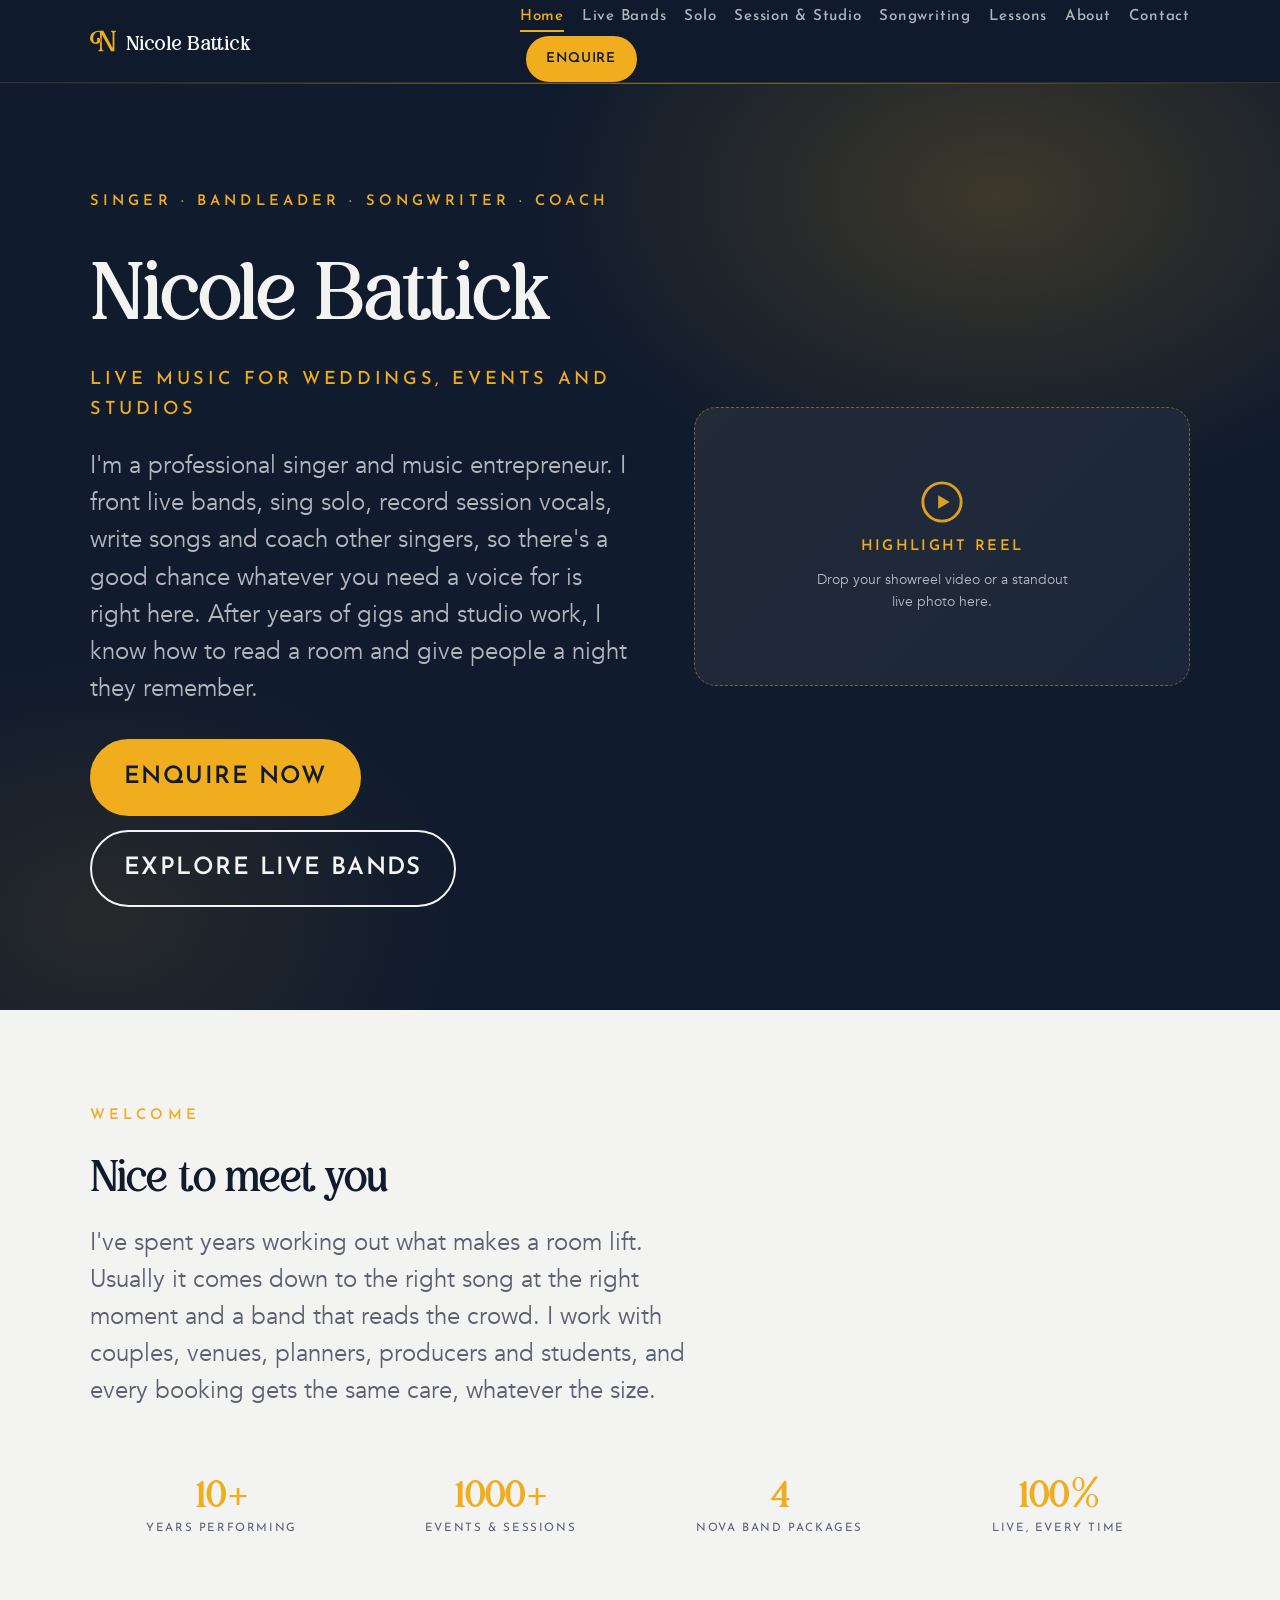
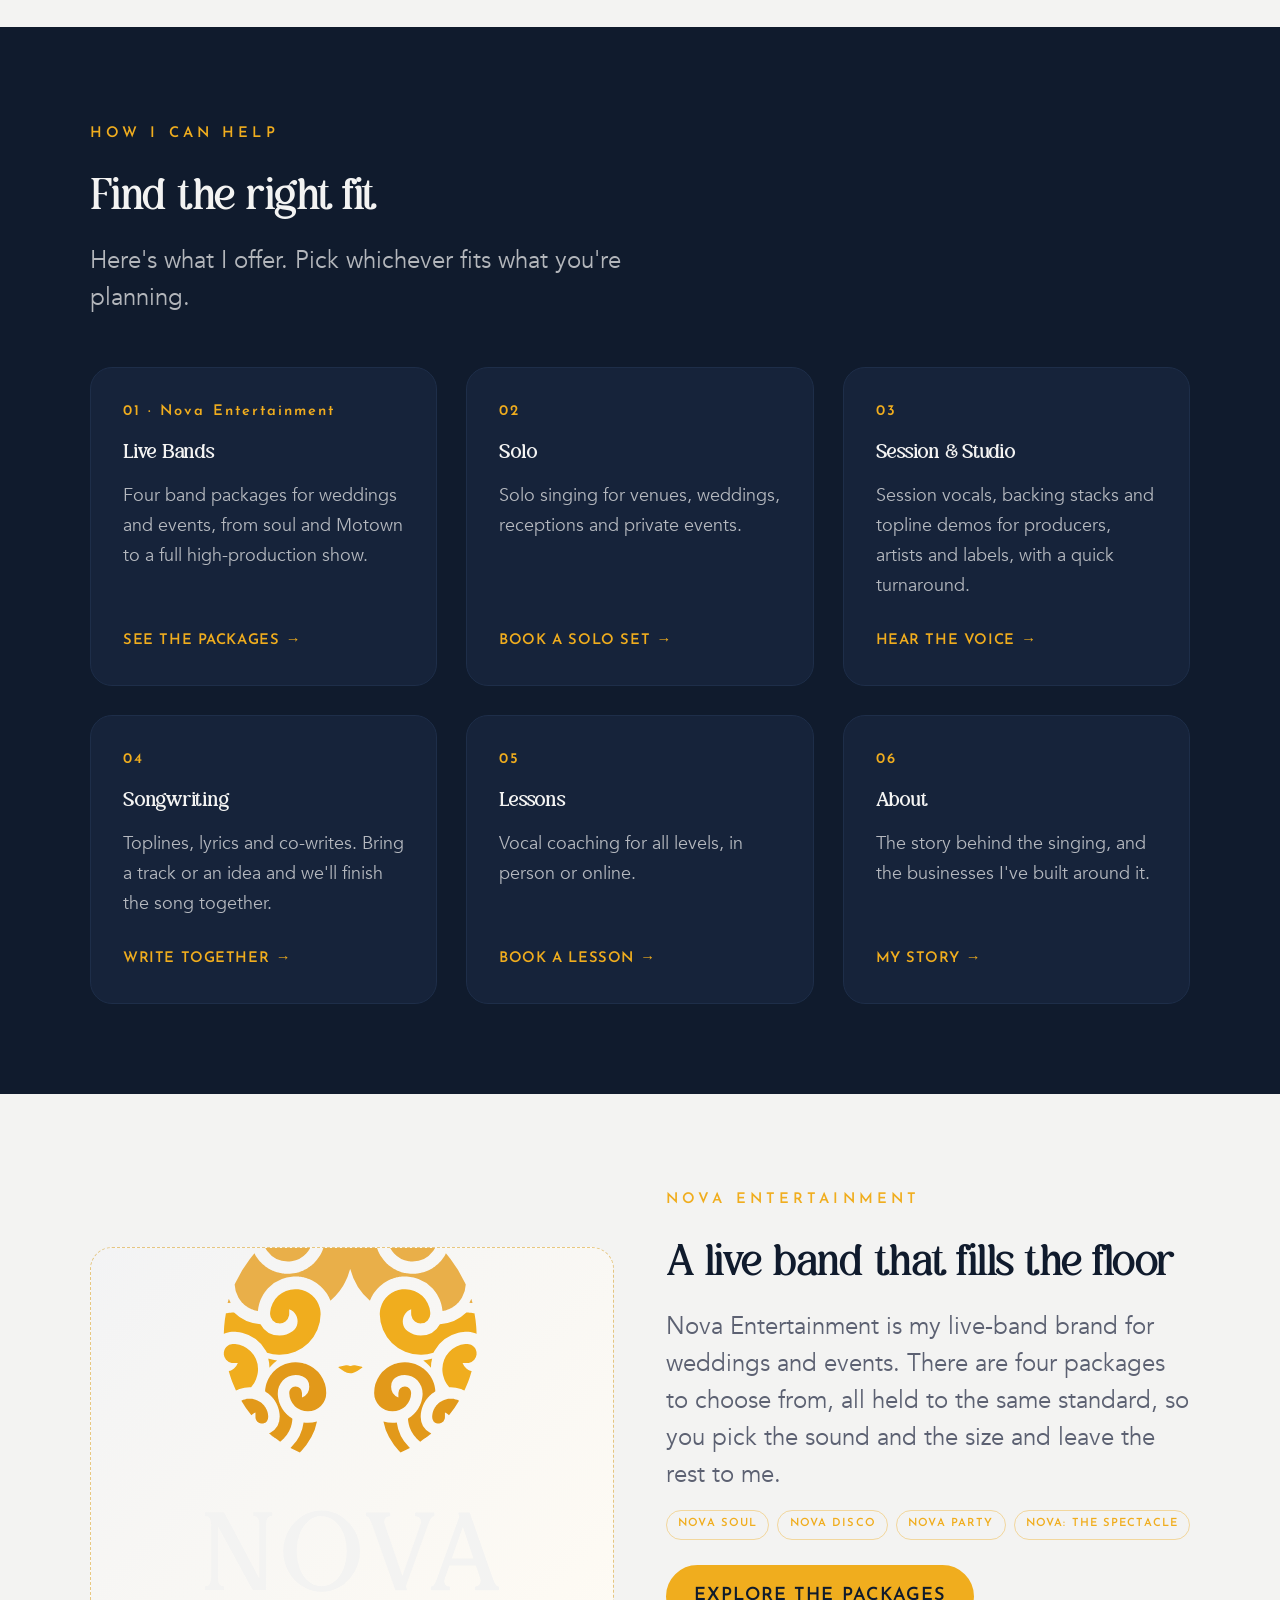
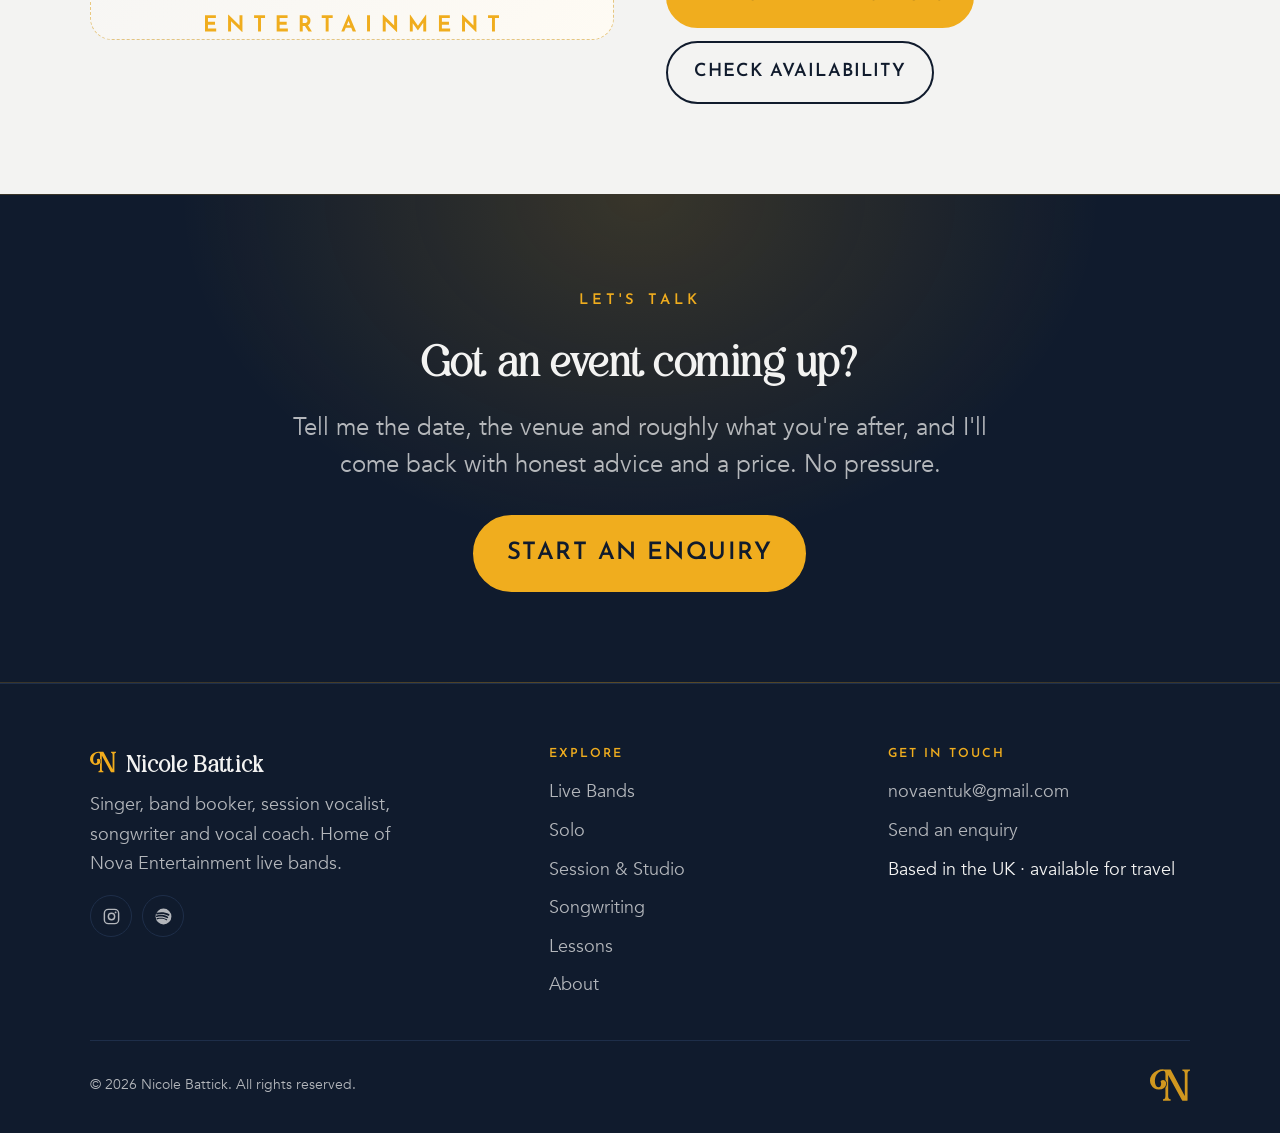
==== commit 1cc48d8a: "Add files via upload" ====
--- a/index.html
+++ b/index.html
@@ -6,22 +6,22 @@
   <title>Nicole Battick — Singer, Bands, Session &amp; Songwriting</title>
   <meta name="description" content="Nicole Battick — professional singer, bandleader and vocal coach. Home of Nova Entertainment live bands, plus solo performance, session vocals, songwriting and lessons.">
 
-  <!-- Canonical (replace novaentuk.github.io/Nicolebatticksite with your live domain) -->
-  <link rel="canonical" href="https://novaentuk.github.io/Nicolebatticksite/index.html">
+  <!-- Canonical (replace novaentuk.com with your live domain) -->
+  <link rel="canonical" href="https://novaentuk.com/index.html">
 
   <!-- Open Graph -->
   <meta property="og:type" content="website">
   <meta property="og:site_name" content="Nicole Battick">
   <meta property="og:title" content="Nicole Battick — Singer, Bands, Session &amp; Songwriting">
   <meta property="og:description" content="Professional singer, bandleader and vocal coach. Home of Nova Entertainment live bands.">
-  <meta property="og:image" content="https://novaentuk.github.io/Nicolebatticksite/assets/img/og-default.png">
-  <meta property="og:url" content="https://novaentuk.github.io/Nicolebatticksite/index.html">
+  <meta property="og:image" content="https://novaentuk.com/assets/img/og-default.png">
+  <meta property="og:url" content="https://novaentuk.com/index.html">
 
   <!-- Twitter -->
   <meta name="twitter:card" content="summary_large_image">
   <meta name="twitter:title" content="Nicole Battick — Singer, Bands, Session &amp; Songwriting">
   <meta name="twitter:description" content="Professional singer, bandleader and vocal coach. Home of Nova Entertainment live bands.">
-  <meta name="twitter:image" content="https://novaentuk.github.io/Nicolebatticksite/assets/img/og-default.png">
+  <meta name="twitter:image" content="https://novaentuk.com/assets/img/og-default.png">
 
   <!-- Icons -->
   <link rel="icon" href="assets/logos/nova-mark.svg" type="image/svg+xml">
@@ -75,12 +75,12 @@
           <div class="hero-copy">
             <span class="eyebrow">Singer · Bandleader · Songwriter · Coach</span>
             <h1>Nicole Battick</h1>
-            <p class="hero-tagline">Live music, done beautifully</p>
+            <p class="hero-tagline">Live music for weddings, events and studios</p>
             <p class="lead">
-              I'm a professional singer and music entrepreneur. From full live bands to
-              intimate solo sets, studio session vocals to songwriting and one-to-one
-              coaching — it all lives here, under one roof. Whatever the room, I bring
-              the voice, the polish and the party.
+              I'm a professional singer and music entrepreneur. I front live bands, sing
+              solo, record session vocals, write songs and coach other singers, so there's a
+              good chance whatever you need a voice for is right here. After years of gigs and
+              studio work, I know how to read a room and give people a night they remember.
             </p>
             <div class="btn-row">
               <a class="btn btn--lg" href="contact.html">Enquire now</a>
@@ -110,12 +110,12 @@
       <div class="container">
         <div class="section-header reveal">
           <span class="eyebrow">Welcome</span>
-          <h2>One voice, many stages</h2>
+          <h2>Nice to meet you</h2>
           <p class="lead">
-            I've spent years learning what makes a room really lift — the right song at the
-            right moment, a band that reads the crowd, a vocal that lands. I work with couples,
-            venues, event planners, producers and students, and I hold every booking to the
-            same standard: warm, reliable and genuinely memorable.
+            I've spent years working out what makes a room lift. Usually it comes down to the
+            right song at the right moment and a band that reads the crowd. I work with couples,
+            venues, planners, producers and students, and every booking gets the same care,
+            whatever the size.
           </p>
         </div>
 
@@ -146,49 +146,49 @@
         <div class="section-header reveal">
           <span class="eyebrow">How I can help</span>
           <h2>Find the right fit</h2>
-          <p class="lead">Every audience gets its own space. Pick the one that matches your plans.</p>
+          <p class="lead">Here's what I offer. Pick whichever fits what you're planning.</p>
         </div>
 
         <div class="grid grid--3 reveal">
           <a class="card link-card" href="live-bands.html">
-            <span class="card-index">01 — Nova Entertainment</span>
+            <span class="card-index">01 · Nova Entertainment</span>
             <h3>Live Bands</h3>
-            <p>Four show-ready band packages for weddings and events — from soulful Motown to a full high-production spectacle.</p>
+            <p>Four band packages for weddings and events, from soul and Motown to a full high-production show.</p>
             <span class="arrow-link">See the packages <span class="arrow" aria-hidden="true">→</span></span>
           </a>
 
           <a class="card link-card" href="solo.html">
             <span class="card-index">02</span>
             <h3>Solo</h3>
-            <p>Just me and the music — elegant solo singing for venues, weddings, receptions and private events.</p>
+            <p>Solo singing for venues, weddings, receptions and private events.</p>
             <span class="arrow-link">Book a solo set <span class="arrow" aria-hidden="true">→</span></span>
           </a>
 
           <a class="card link-card" href="session.html">
             <span class="card-index">03</span>
             <h3>Session &amp; Studio</h3>
-            <p>Session vocals, backing stacks and topline demos for producers, artists and labels — delivered fast and on brief.</p>
+            <p>Session vocals, backing stacks and topline demos for producers, artists and labels, with a quick turnaround.</p>
             <span class="arrow-link">Hear the voice <span class="arrow" aria-hidden="true">→</span></span>
           </a>
 
           <a class="card link-card" href="songwriting.html">
             <span class="card-index">04</span>
             <h3>Songwriting</h3>
-            <p>Toplines, lyrics and co-writes. Bring a track or a spark and let's turn it into a finished song.</p>
+            <p>Toplines, lyrics and co-writes. Bring a track or an idea and we'll finish the song together.</p>
             <span class="arrow-link">Write together <span class="arrow" aria-hidden="true">→</span></span>
           </a>
 
           <a class="card link-card" href="lessons.html">
             <span class="card-index">05</span>
             <h3>Lessons</h3>
-            <p>Vocal coaching for all levels — technique, confidence and performance, in person or online.</p>
+            <p>Vocal coaching for all levels, in person or online.</p>
             <span class="arrow-link">Book a lesson <span class="arrow" aria-hidden="true">→</span></span>
           </a>
 
           <a class="card link-card" href="about.html">
             <span class="card-index">06</span>
             <h3>About</h3>
-            <p>The story behind the voice, the bands and the businesses I've built around music.</p>
+            <p>The story behind the singing, and the businesses I've built around it.</p>
             <span class="arrow-link">My story <span class="arrow" aria-hidden="true">→</span></span>
           </a>
         </div>
@@ -210,12 +210,12 @@
           </div>
 
           <div class="split-copy reveal">
-            <span class="eyebrow">The flagship — Nova Entertainment</span>
+            <span class="eyebrow">Nova Entertainment</span>
             <h2>A live band that fills the floor</h2>
             <p class="lead">
-              Nova Entertainment is my live-band brand, built for weddings and events that
-              want the real thing. Four distinct packages, one seamless standard of
-              production — so you can pick the sound and the scale, and leave the rest to us.
+              Nova Entertainment is my live-band brand for weddings and events. There are four
+              packages to choose from, all held to the same standard, so you pick the sound and
+              the size and leave the rest to me.
             </p>
             <ul class="tags" aria-label="Nova packages">
               <li>Nova Soul</li>
@@ -236,10 +236,10 @@
     <section class="section cta-band">
       <div class="container container--narrow reveal">
         <span class="eyebrow">Let's talk</span>
-        <h2>Planning something worth singing about?</h2>
+        <h2>Got an event coming up?</h2>
         <p class="lead">
-          Tell me the date, the room and the vibe you're after. I'll come back with honest
-          advice and a quote — no pressure, no jargon.
+          Tell me the date, the venue and roughly what you're after, and I'll come back with
+          honest advice and a price. No pressure.
         </p>
         <div class="btn-row btn-row--center">
           <a class="btn btn--lg" href="contact.html">Start an enquiry</a>
@@ -258,7 +258,7 @@
             <img class="brand-mark" src="assets/logos/nova-mark-gold.svg" alt="" aria-hidden="true">
             Nicole Battick
           </a>
-          <p>Singer, band booker, session vocalist, songwriter and vocal coach — and the home of Nova Entertainment live bands.</p>
+          <p>Singer, band booker, session vocalist, songwriter and vocal coach. Home of Nova Entertainment live bands.</p>
           <!-- PLACEHOLDER: update these social links with your real profile URLs -->
           <div class="socials" aria-label="Social links">
             <a href="https://www.instagram.com/nicolebattickmusic/" target="_blank" rel="noopener" aria-label="Instagram">
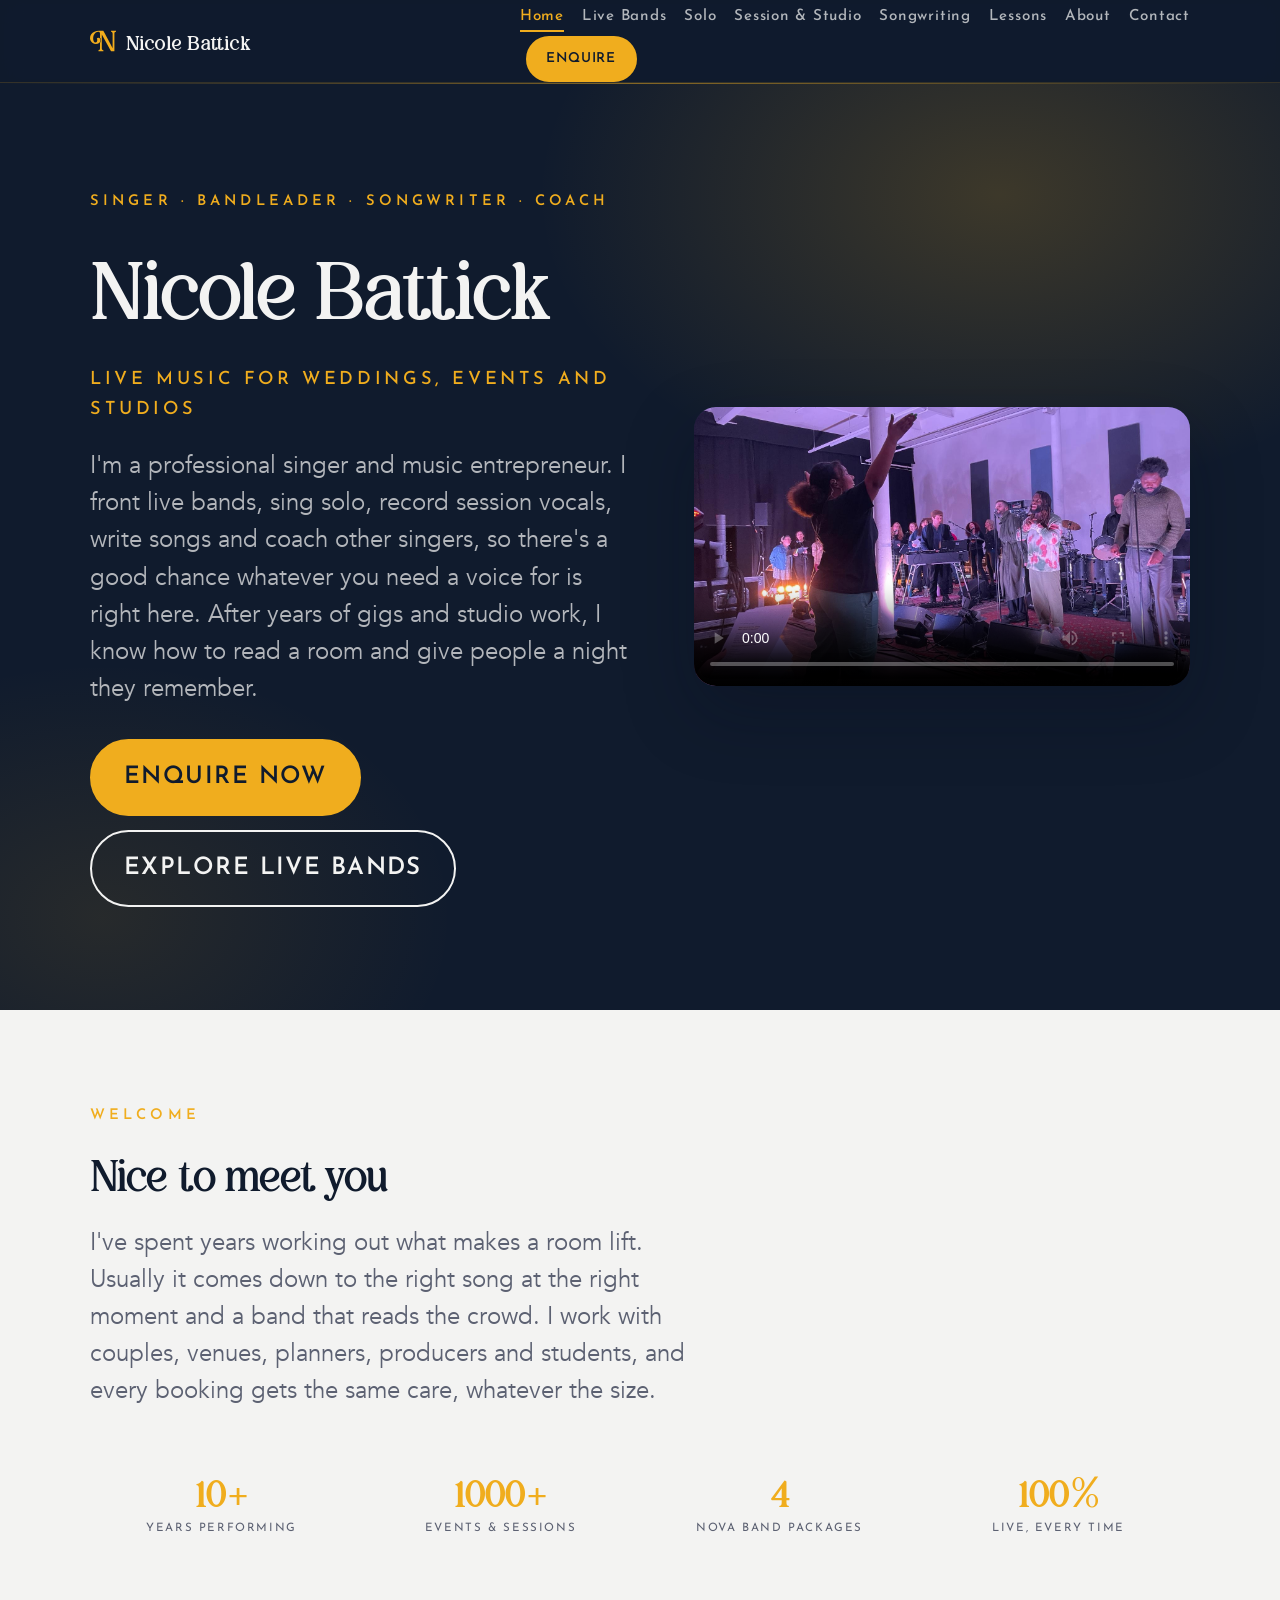
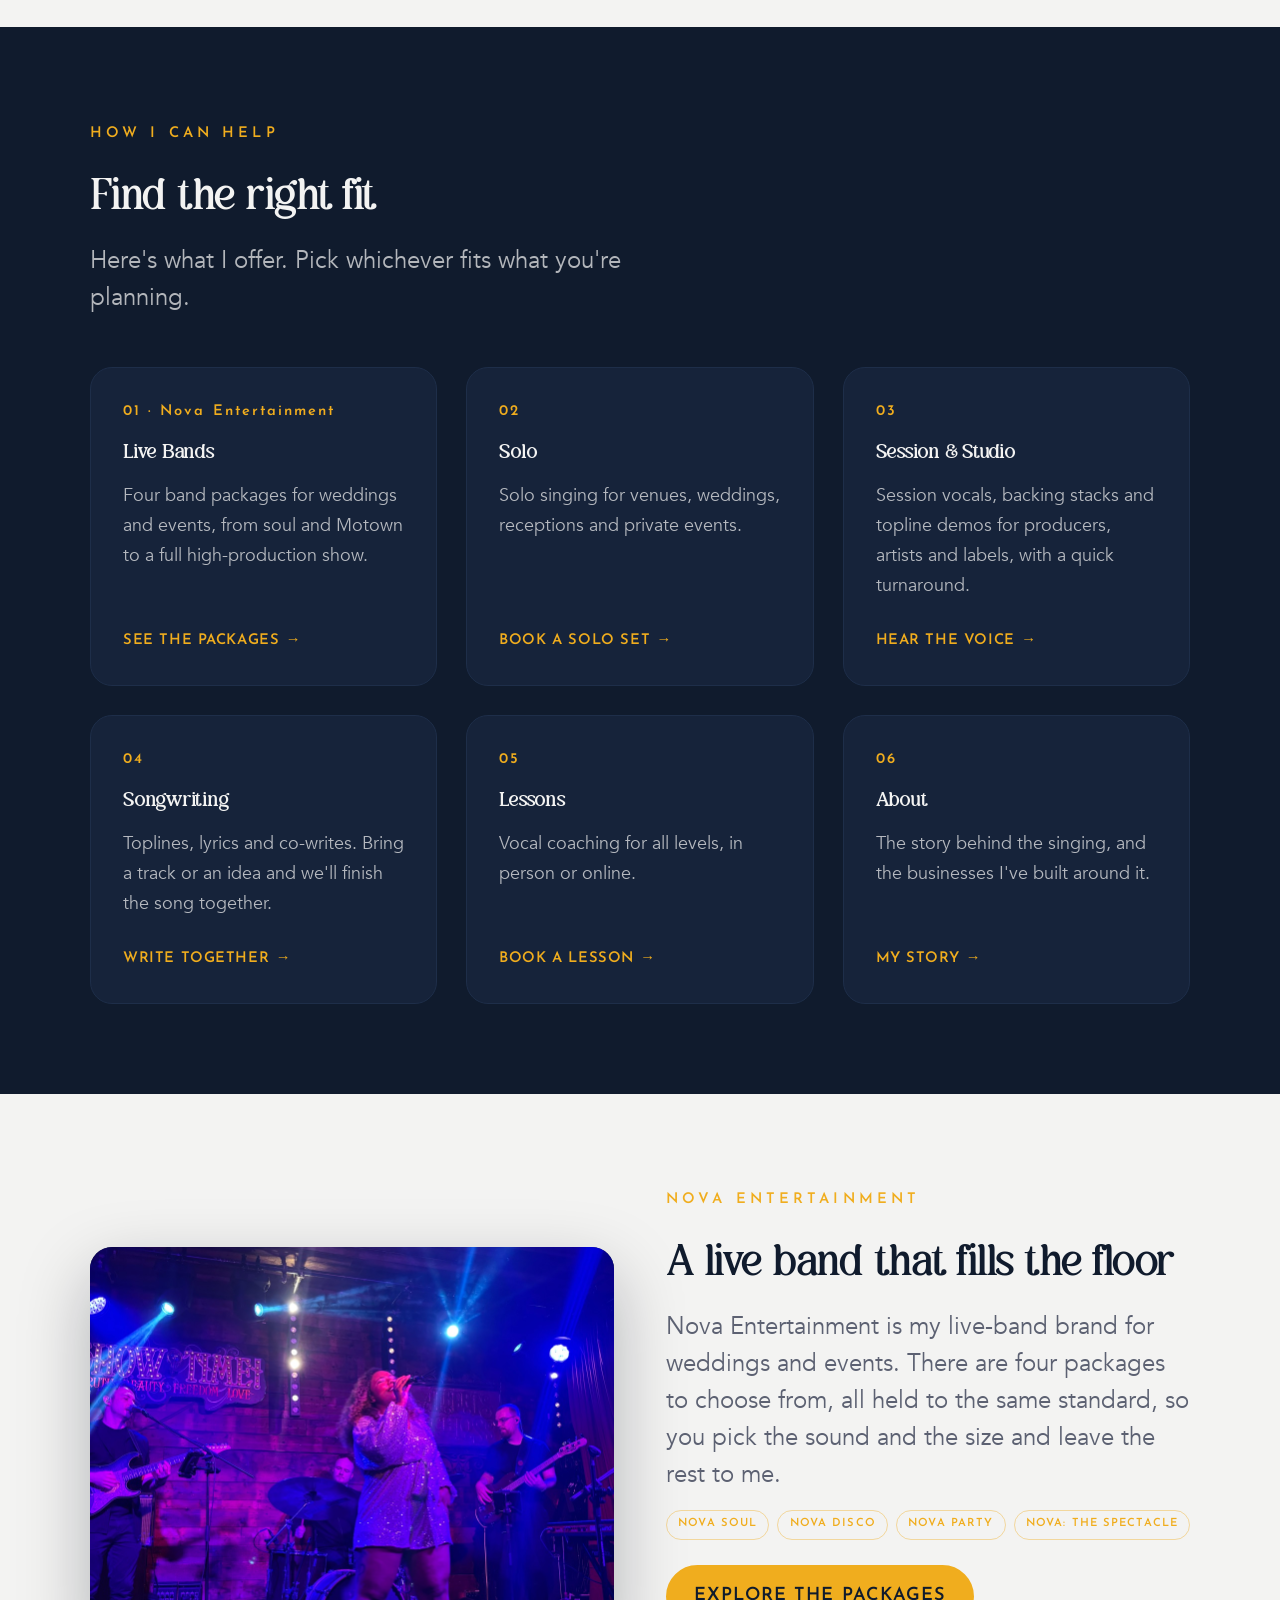
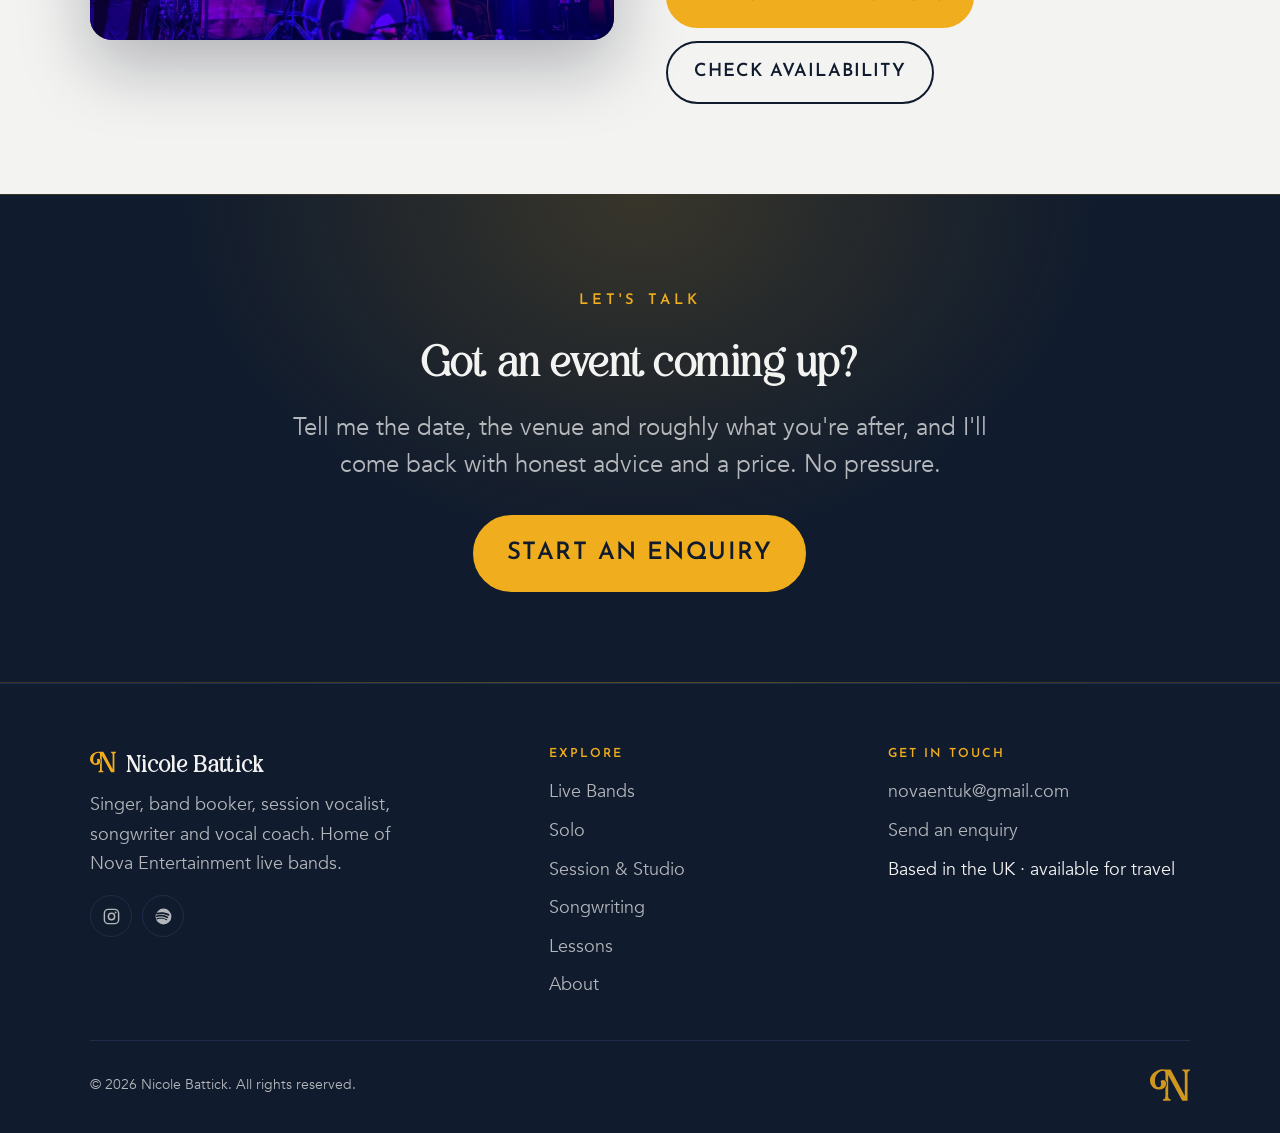
==== commit d3a16705: "Add files via upload" ====
--- a/index.html
+++ b/index.html
@@ -89,16 +89,12 @@
           </div>
 
           <div class="hero-media">
-            <!-- PLACEHOLDER: hero highlight reel (embed your showreel video or a hero photo).
-                 Swap this whole block for a <video>, a YouTube/Vimeo <iframe>, or an <img>. -->
-            <div class="media-placeholder media-placeholder--16x9" role="img"
-                 aria-label="Placeholder for showreel video or hero photo">
-              <svg class="ph-icon" viewBox="0 0 24 24" fill="none" aria-hidden="true">
-                <circle cx="12" cy="12" r="10" stroke="currentColor" stroke-width="1.5"/>
-                <path d="M10 8.5v7l6-3.5-6-3.5Z" fill="currentColor"/>
-              </svg>
-              <span class="ph-label">Highlight reel</span>
-              <span class="ph-note">Drop your showreel video or a standout live photo here.</span>
+            <!-- Showreel video. Poster shows a still until played; swap the .mp4 to change the clip. -->
+            <div class="media-frame media-frame--16x9">
+              <video controls playsinline preload="metadata" poster="assets/img/home-hero.jpg">
+                <source src="assets/img/live-clip.mp4" type="video/mp4">
+                Your browser can't play this video.
+              </video>
             </div>
           </div>
         </div>
@@ -200,12 +196,8 @@
       <div class="container">
         <div class="split split--media-first">
           <div class="split-media reveal">
-            <!-- PLACEHOLDER: Nova Entertainment band photo (full band on stage) -->
-            <div class="media-placeholder media-placeholder--4x3" role="img"
-                 aria-label="Placeholder for Nova Entertainment band photo">
-              <img src="assets/logos/nova-primary-color.svg" alt="Nova Entertainment logo"
-                   style="max-width: 62%; margin-bottom: 0.9rem;">
-              <span class="ph-note">Swap for a full-band live photo.</span>
+            <div class="media-frame media-frame--4x3">
+              <img src="assets/img/home-band.jpg" alt="Nicole Battick singing with her live band on stage">
             </div>
           </div>
 
--- a/css/styles.css
+++ b/css/styles.css
@@ -936,7 +936,28 @@
 .no-js .reveal { opacity: 1; transform: none; }
 
 /* -----------------------------------------------------------------------------
-   20. REDUCED MOTION
+   20. MEDIA FRAMES  (real photos / video that replace the placeholders)
+   ----------------------------------------------------------------------------- */
+.media-frame {
+  position: relative;
+  overflow: hidden;
+  border-radius: var(--radius-lg);
+  background: var(--navy-2);
+  box-shadow: var(--shadow-lg);
+}
+.media-frame img,
+.media-frame video {
+  width: 100%;
+  height: 100%;
+  object-fit: cover;
+  display: block;
+}
+.media-frame--16x9 { aspect-ratio: 16 / 9; }
+.media-frame--4x3  { aspect-ratio: 4 / 3; }
+.media-frame--portrait { aspect-ratio: 4 / 5; }
+
+/* -----------------------------------------------------------------------------
+   21. REDUCED MOTION
    ----------------------------------------------------------------------------- */
 @media (prefers-reduced-motion: reduce) {
   html { scroll-behavior: auto; }
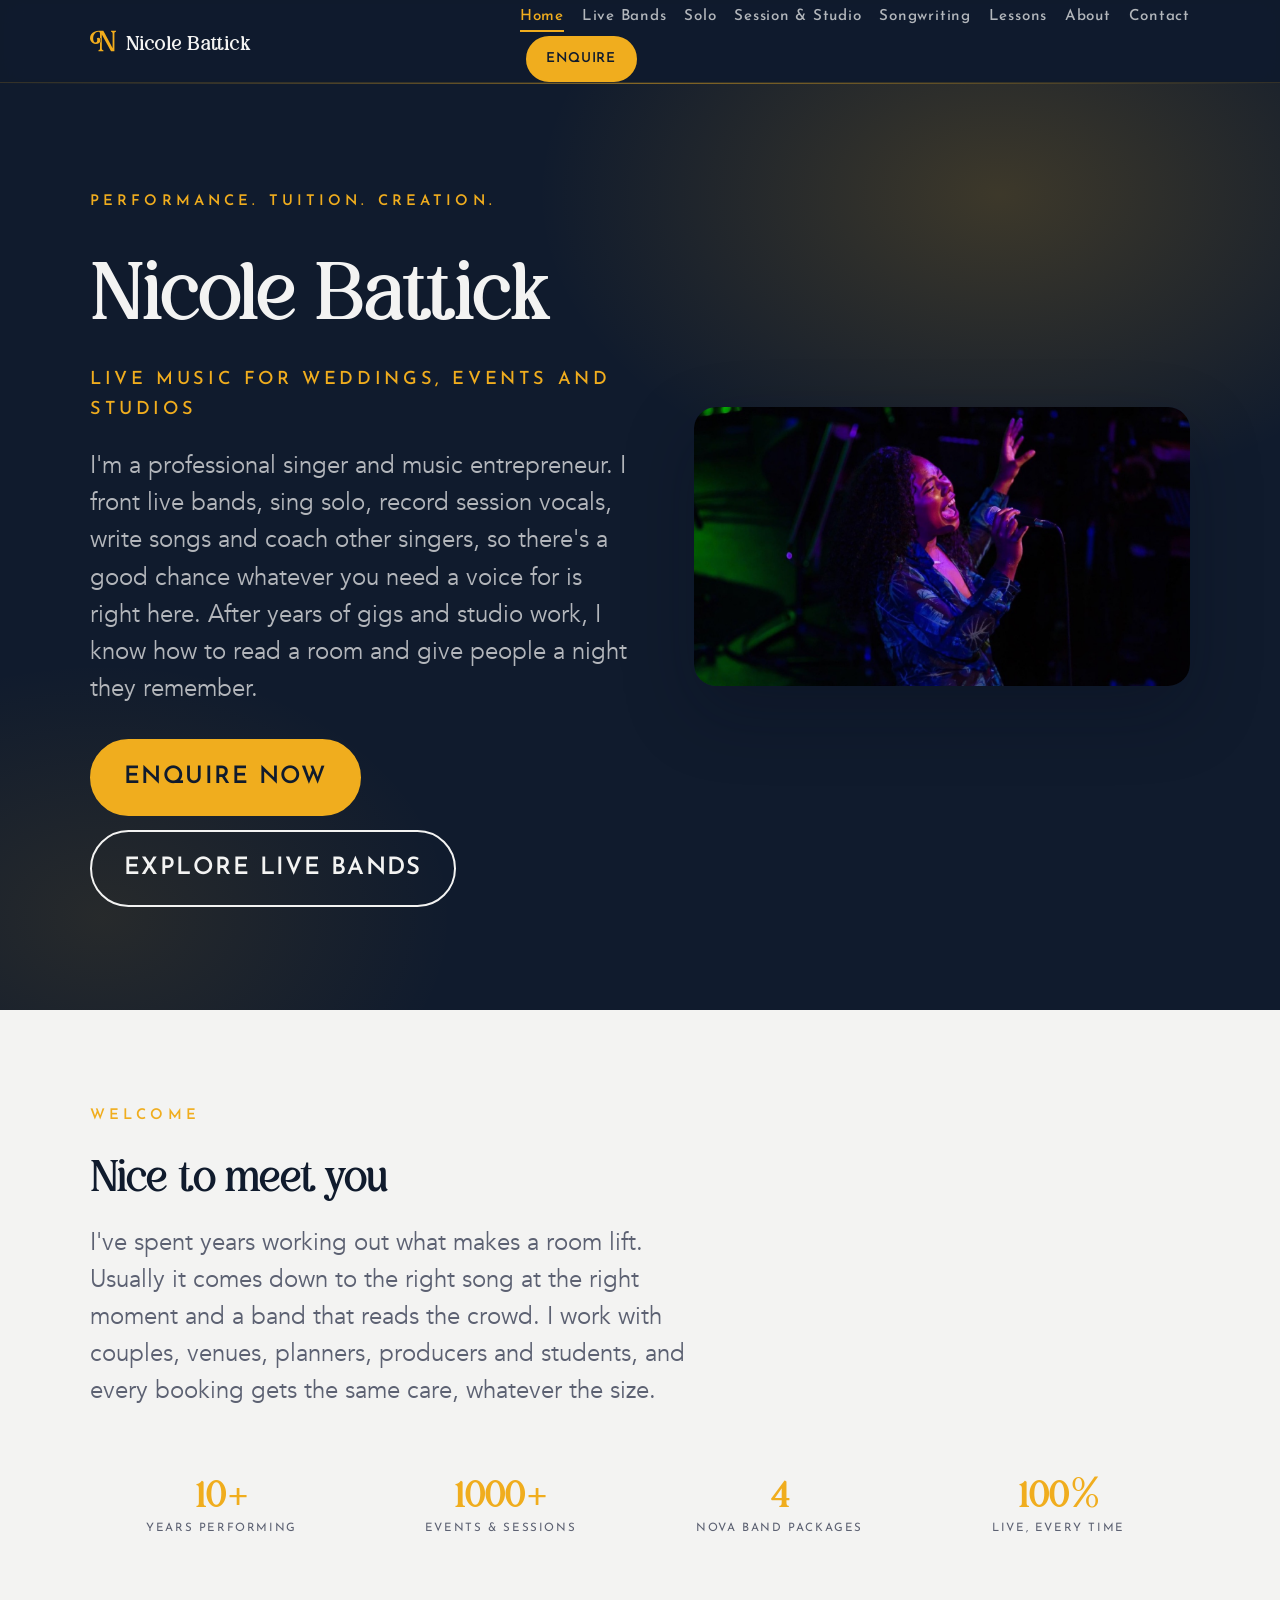
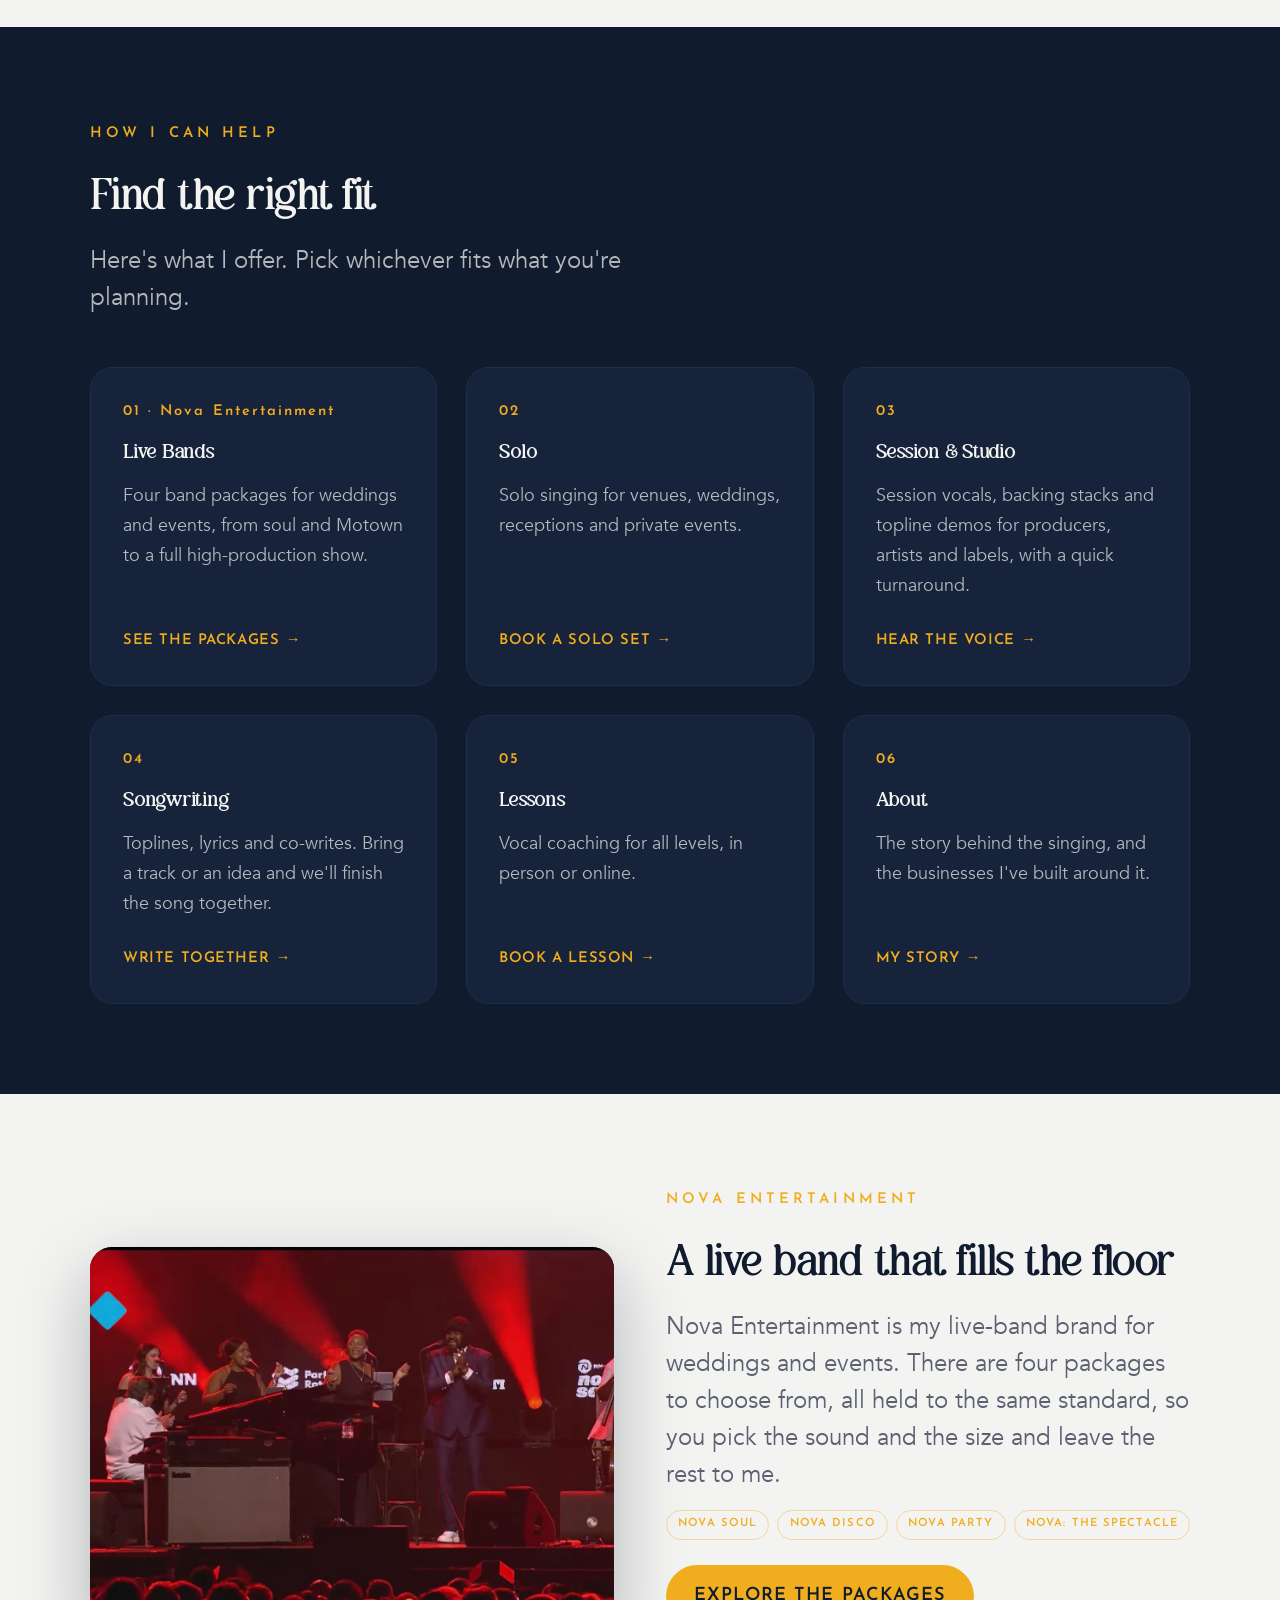
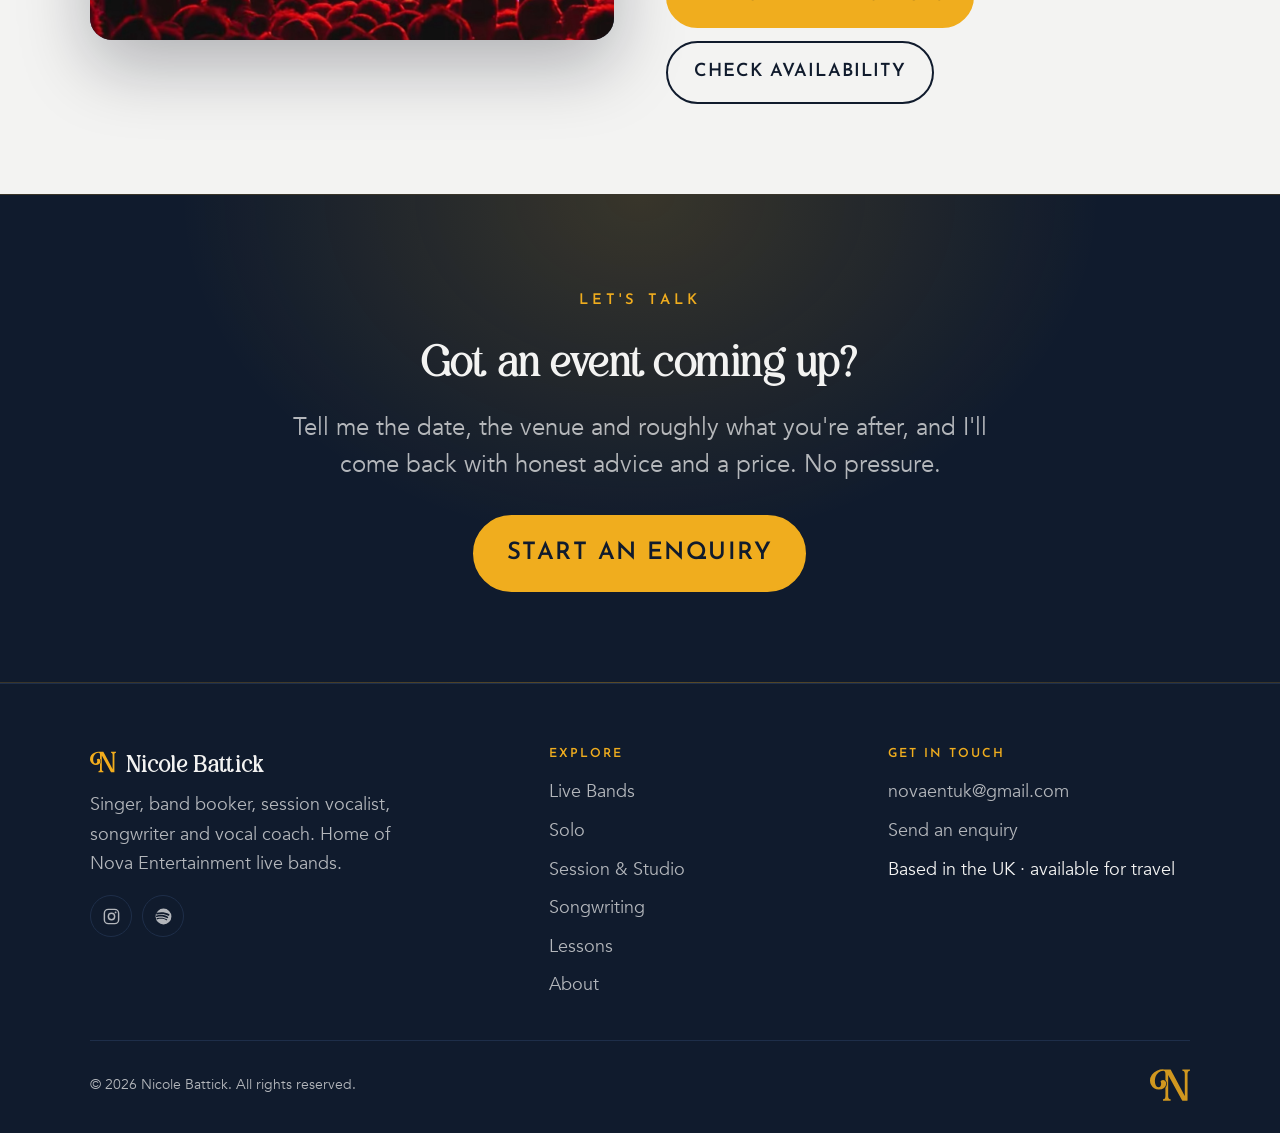
==== commit 63d00b12: "Add files via upload" ====
--- a/index.html
+++ b/index.html
@@ -73,7 +73,7 @@
       <div class="container">
         <div class="hero-grid">
           <div class="hero-copy">
-            <span class="eyebrow">Singer · Bandleader · Songwriter · Coach</span>
+            <span class="eyebrow">Performance. Tuition. Creation.</span>
             <h1>Nicole Battick</h1>
             <p class="hero-tagline">Live music for weddings, events and studios</p>
             <p class="lead">
@@ -89,12 +89,8 @@
           </div>
 
           <div class="hero-media">
-            <!-- Showreel video. Poster shows a still until played; swap the .mp4 to change the clip. -->
             <div class="media-frame media-frame--16x9">
-              <video controls playsinline preload="metadata" poster="assets/img/home-hero.jpg">
-                <source src="assets/img/live-clip.mp4" type="video/mp4">
-                Your browser can't play this video.
-              </video>
+              <img src="assets/img/home-singing.jpg" alt="Nicole Battick singing live on stage">
             </div>
           </div>
         </div>
@@ -197,7 +193,7 @@
         <div class="split split--media-first">
           <div class="split-media reveal">
             <div class="media-frame media-frame--4x3">
-              <img src="assets/img/home-band.jpg" alt="Nicole Battick singing with her live band on stage">
+              <img src="assets/img/live-hero.jpg" alt="Nicole Battick and her band on a big stage">
             </div>
           </div>
 
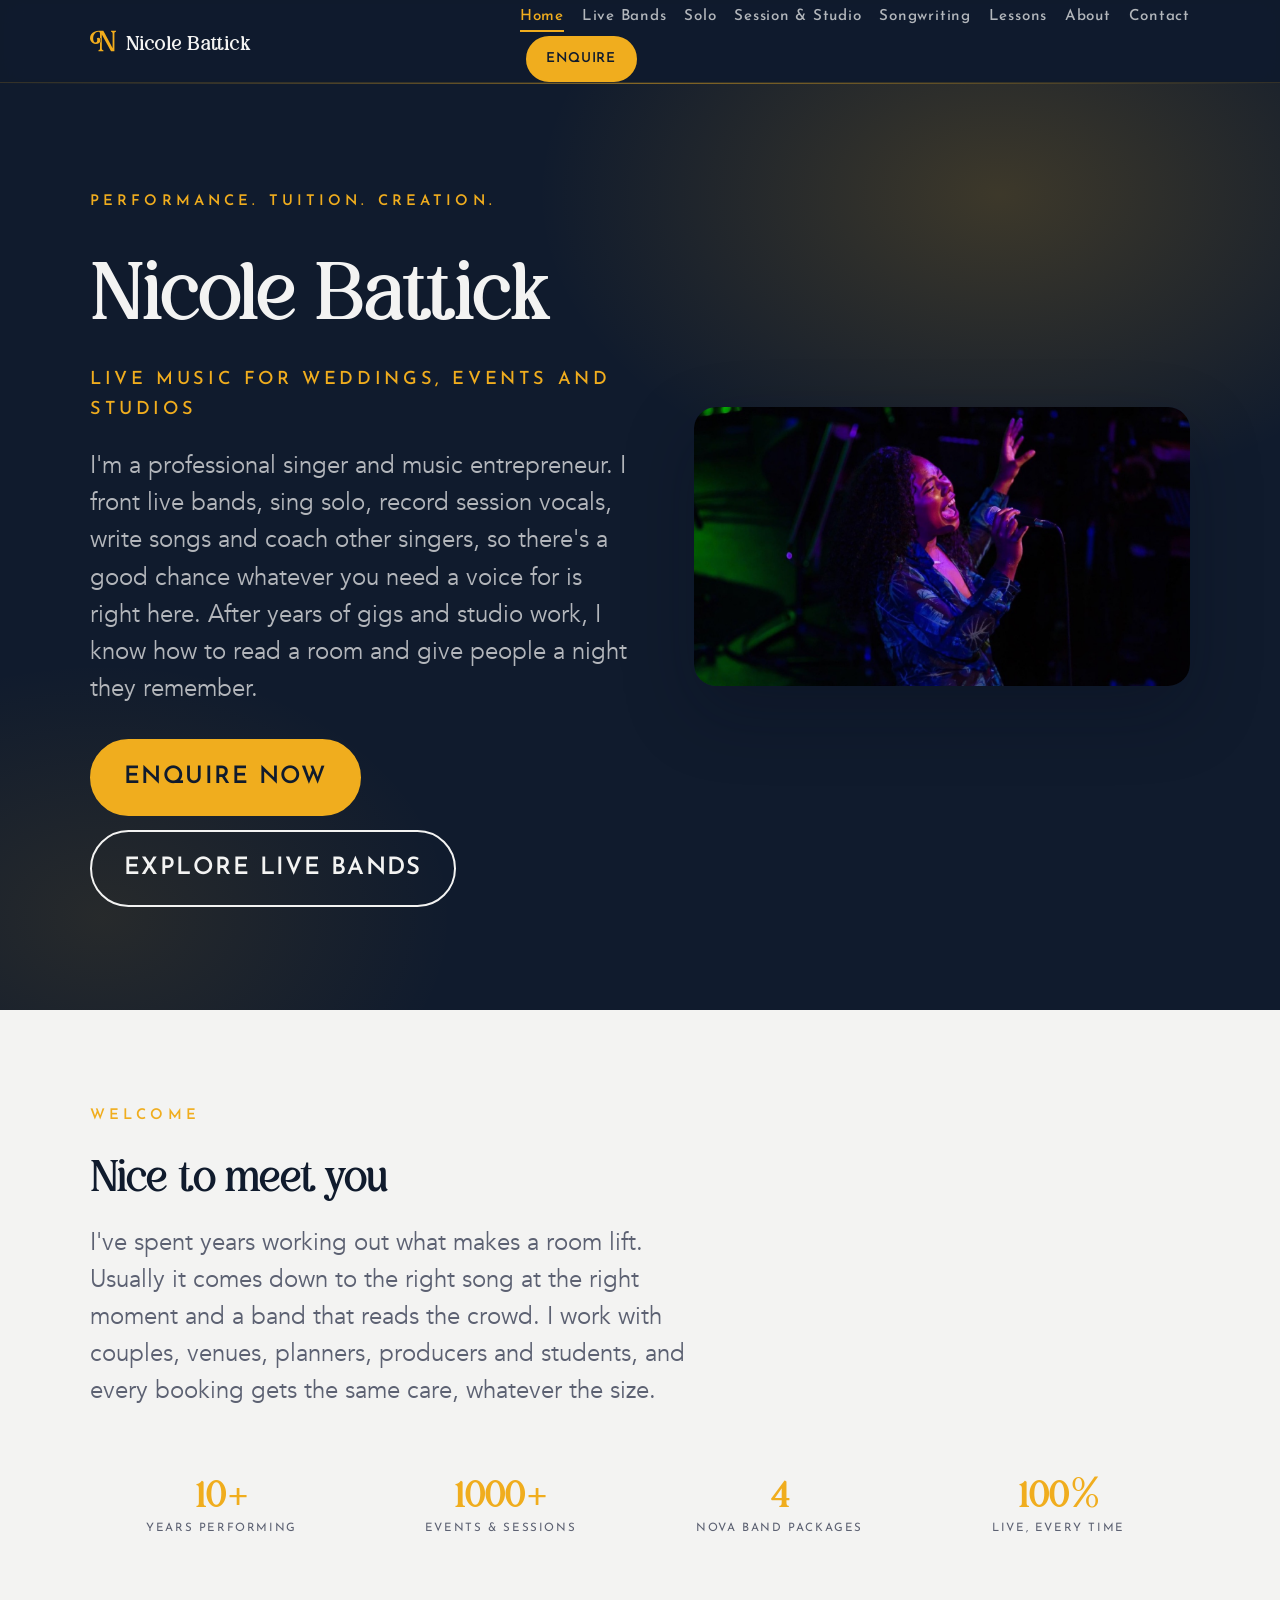
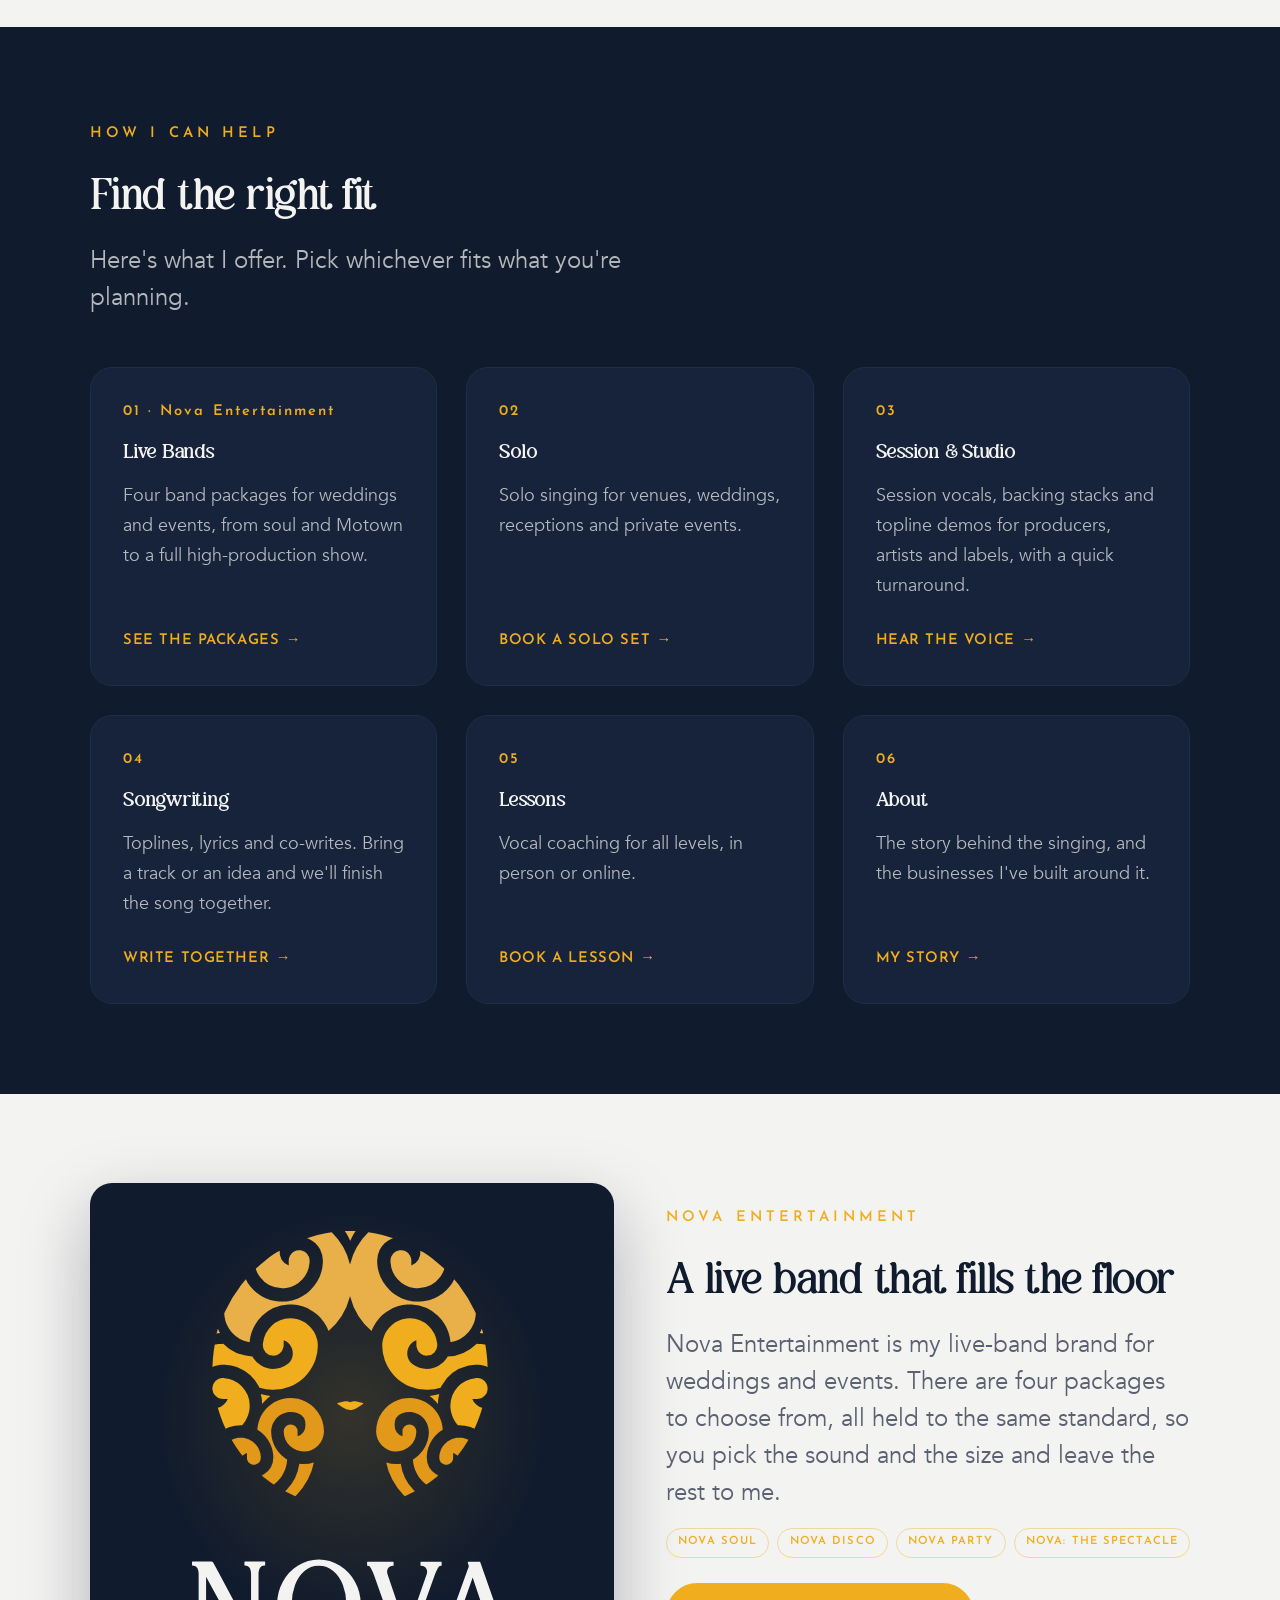
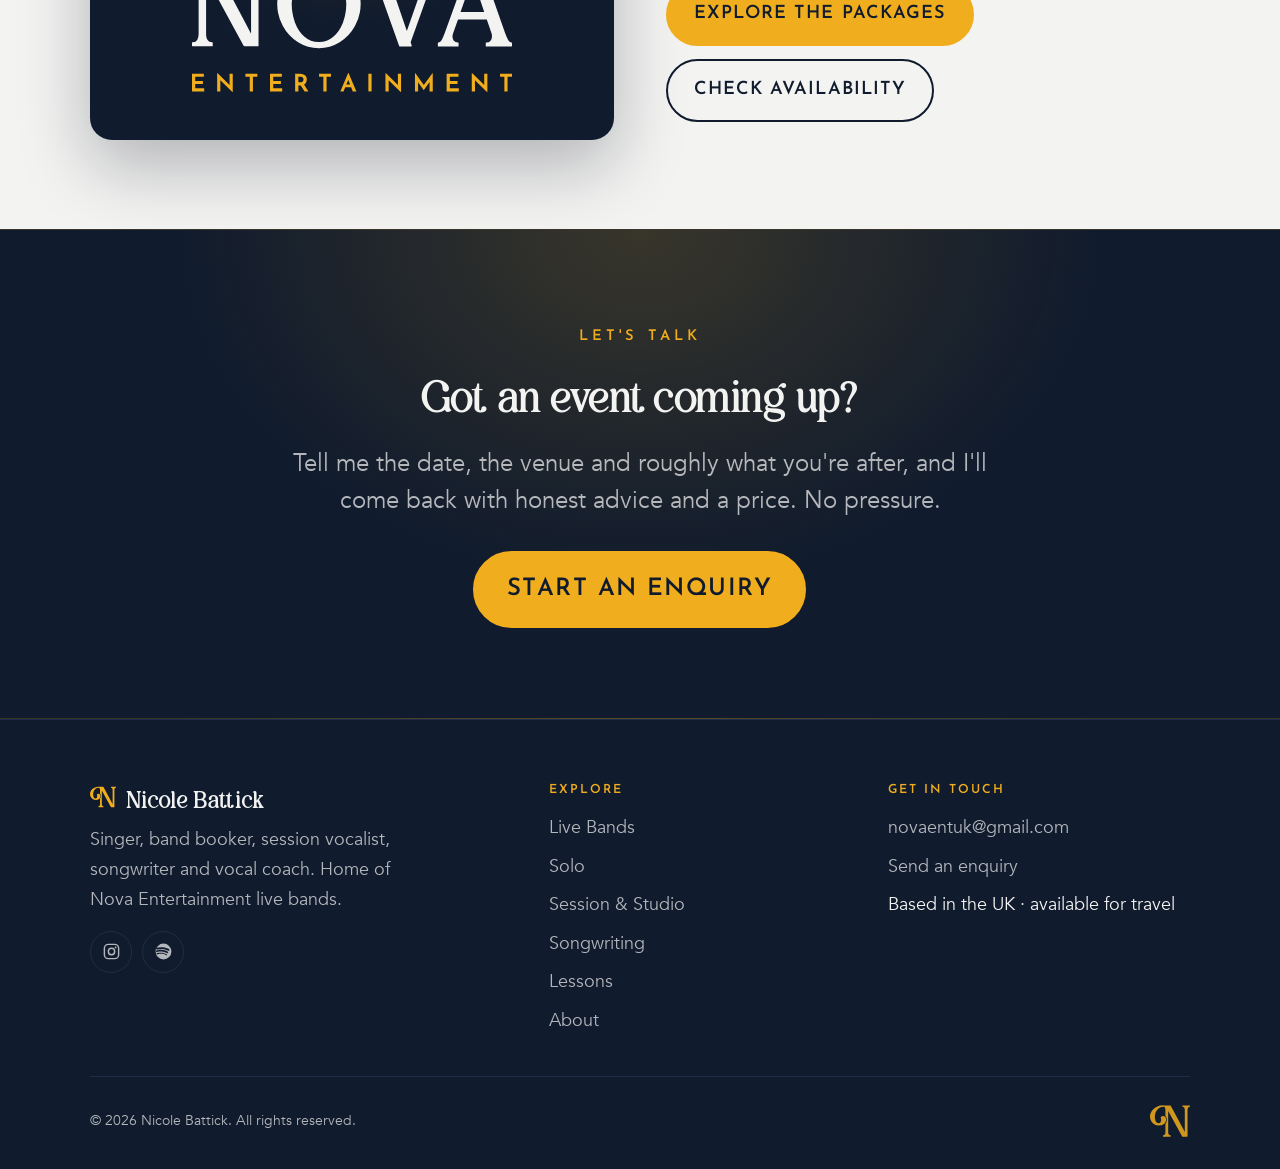
==== commit acf056a2: "Add files via upload" ====
--- a/index.html
+++ b/index.html
@@ -192,8 +192,8 @@
       <div class="container">
         <div class="split split--media-first">
           <div class="split-media reveal">
-            <div class="media-frame media-frame--4x3">
-              <img src="assets/img/live-hero.jpg" alt="Nicole Battick and her band on a big stage">
+            <div class="logo-panel">
+              <img src="assets/logos/nova-primary-color.svg" alt="Nova Entertainment logo">
             </div>
           </div>
 
--- a/css/styles.css
+++ b/css/styles.css
@@ -956,6 +956,20 @@
 .media-frame--4x3  { aspect-ratio: 4 / 3; }
 .media-frame--portrait { aspect-ratio: 4 / 5; }
 
+/* Brand logo tile — displays a logo contained (not cropped) on a navy panel */
+.logo-panel {
+  aspect-ratio: 4 / 3;
+  display: grid;
+  place-items: center;
+  padding: clamp(1.8rem, 5vw, 3rem);
+  border-radius: var(--radius-lg);
+  box-shadow: var(--shadow-lg);
+  background:
+    radial-gradient(60% 60% at 50% 42%, rgba(240, 173, 30, 0.16), transparent 62%),
+    var(--navy);
+}
+.logo-panel img { width: 100%; max-width: 320px; height: auto; display: block; }
+
 /* -----------------------------------------------------------------------------
    21. REDUCED MOTION
    ----------------------------------------------------------------------------- */
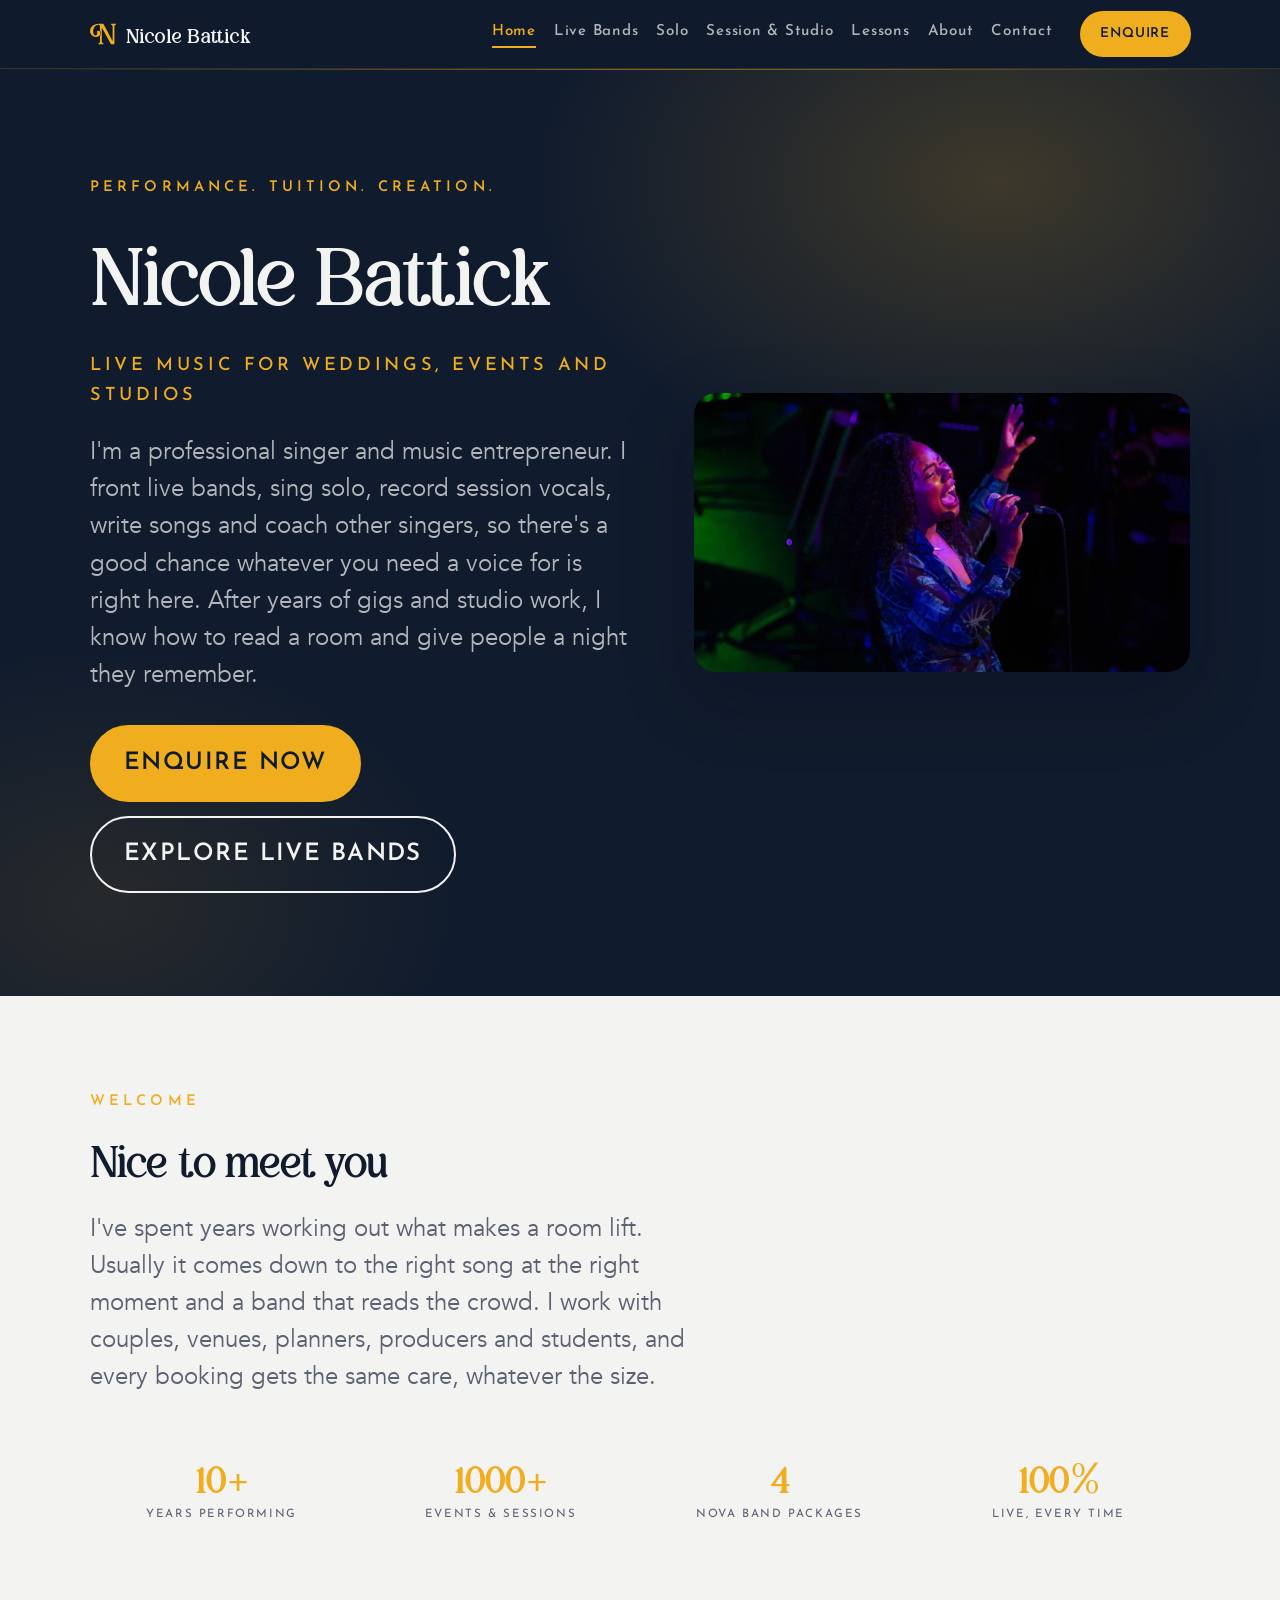
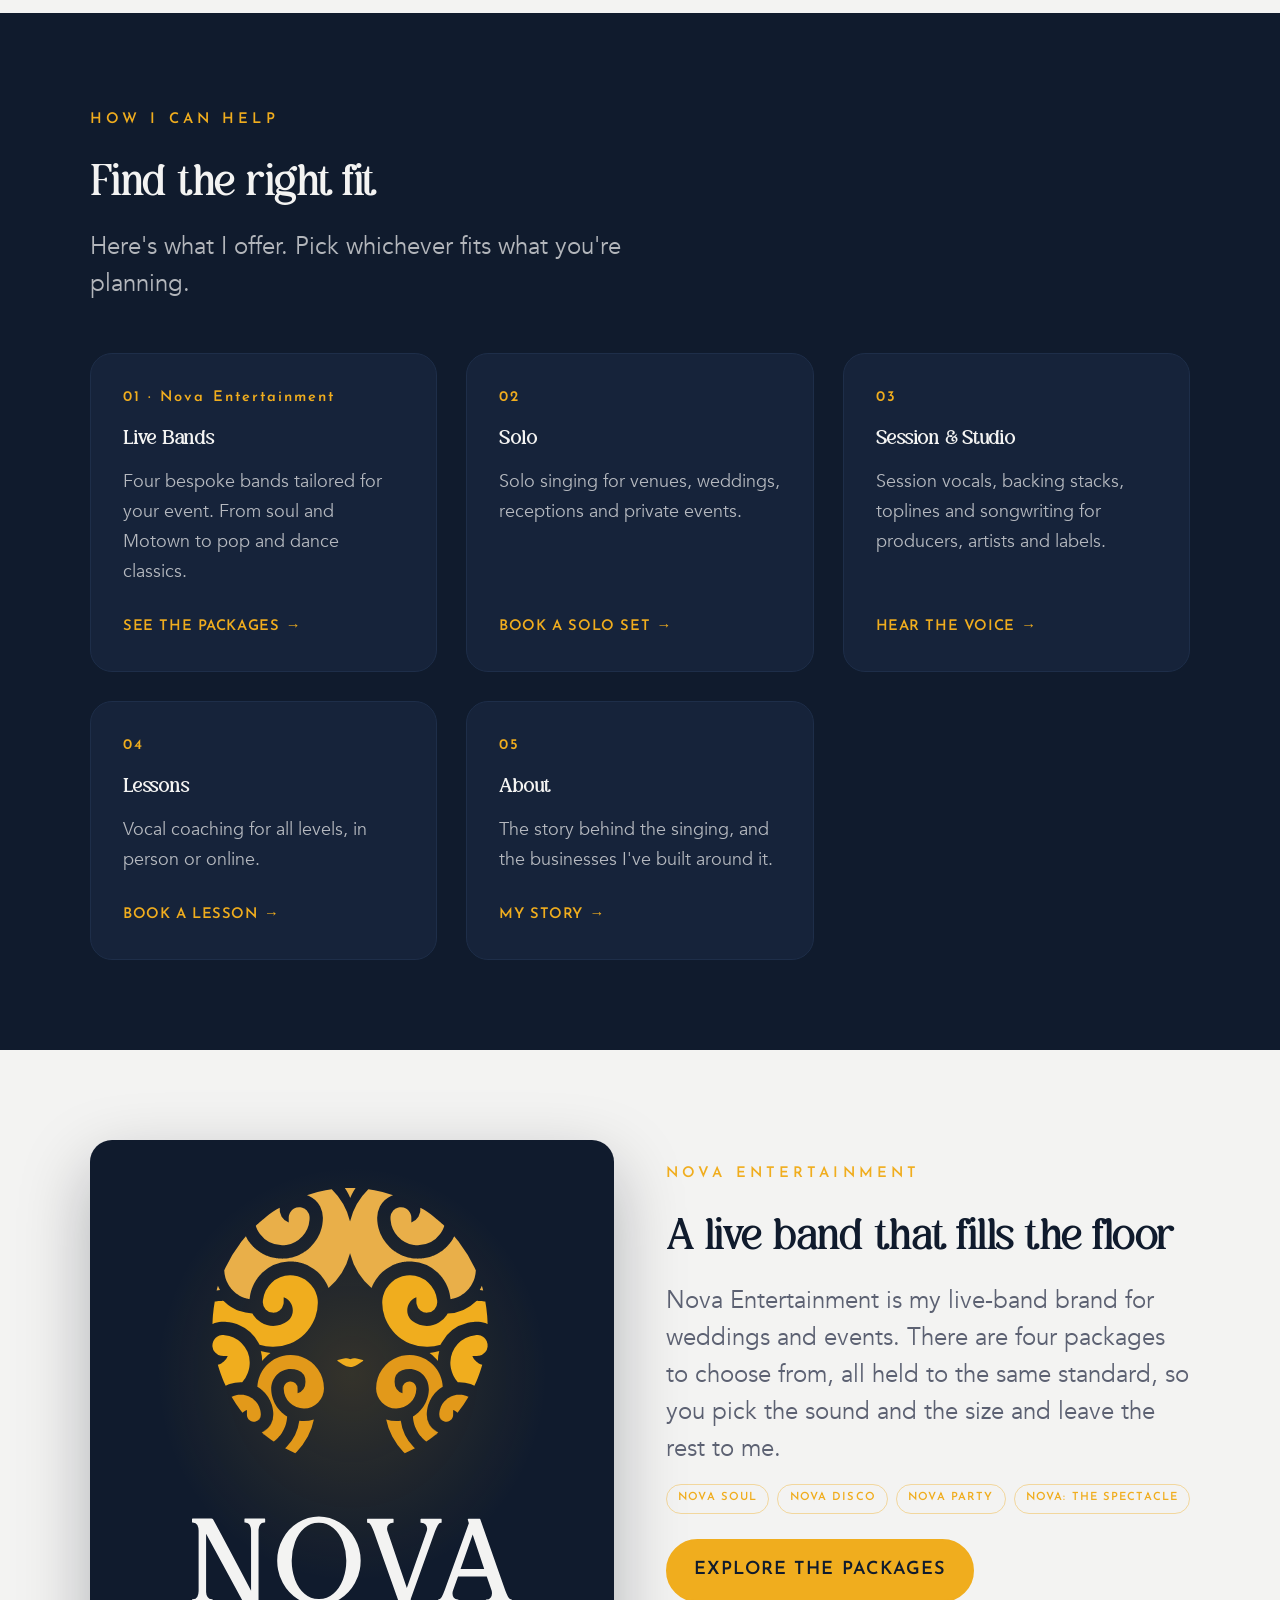
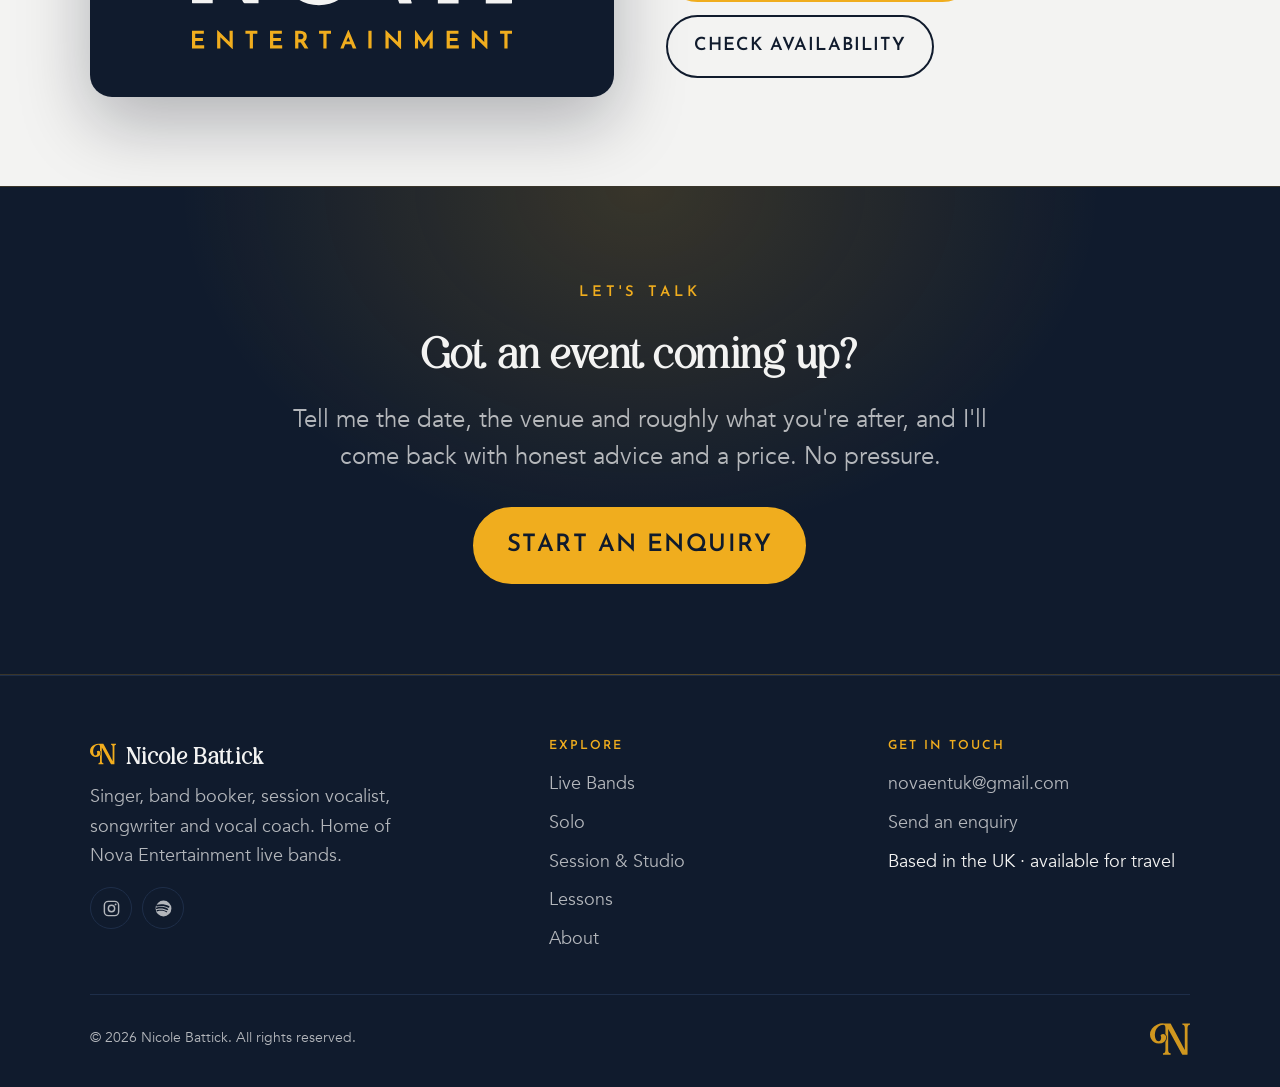
==== commit ac119891: "Add files via upload" ====
--- a/index.html
+++ b/index.html
@@ -31,7 +31,7 @@
   <link rel="preload" href="assets/fonts/Avenir-Book.woff2" as="font" type="font/woff2" crossorigin>
   <link rel="preload" href="assets/fonts/BaliviaFreeBold.woff2" as="font" type="font/woff2" crossorigin>
 
-  <link rel="stylesheet" href="css/styles.css">
+  <link rel="stylesheet" href="css/styles.css?v=3">
   <!-- Flip no-js -> js before paint so reveal animations are ready -->
   <script>document.documentElement.classList.remove('no-js');document.documentElement.classList.add('js');</script>
 </head>
@@ -55,7 +55,6 @@
             <li><a href="live-bands.html">Live Bands</a></li>
             <li><a href="solo.html">Solo</a></li>
             <li><a href="session.html">Session &amp; Studio</a></li>
-            <li><a href="songwriting.html">Songwriting</a></li>
             <li><a href="lessons.html">Lessons</a></li>
             <li><a href="about.html">About</a></li>
             <li><a href="contact.html">Contact</a></li>
@@ -145,7 +144,7 @@
           <a class="card link-card" href="live-bands.html">
             <span class="card-index">01 · Nova Entertainment</span>
             <h3>Live Bands</h3>
-            <p>Four band packages for weddings and events, from soul and Motown to a full high-production show.</p>
+            <p>Four bespoke bands tailored for your event. From soul and Motown to pop and dance classics.</p>
             <span class="arrow-link">See the packages <span class="arrow" aria-hidden="true">→</span></span>
           </a>
 
@@ -159,26 +158,19 @@
           <a class="card link-card" href="session.html">
             <span class="card-index">03</span>
             <h3>Session &amp; Studio</h3>
-            <p>Session vocals, backing stacks and topline demos for producers, artists and labels, with a quick turnaround.</p>
+            <p>Session vocals, backing stacks, toplines and songwriting for producers, artists and labels.</p>
             <span class="arrow-link">Hear the voice <span class="arrow" aria-hidden="true">→</span></span>
           </a>
 
-          <a class="card link-card" href="songwriting.html">
+          <a class="card link-card" href="lessons.html">
             <span class="card-index">04</span>
-            <h3>Songwriting</h3>
-            <p>Toplines, lyrics and co-writes. Bring a track or an idea and we'll finish the song together.</p>
-            <span class="arrow-link">Write together <span class="arrow" aria-hidden="true">→</span></span>
-          </a>
-
-          <a class="card link-card" href="lessons.html">
-            <span class="card-index">05</span>
             <h3>Lessons</h3>
             <p>Vocal coaching for all levels, in person or online.</p>
             <span class="arrow-link">Book a lesson <span class="arrow" aria-hidden="true">→</span></span>
           </a>
 
           <a class="card link-card" href="about.html">
-            <span class="card-index">06</span>
+            <span class="card-index">05</span>
             <h3>About</h3>
             <p>The story behind the singing, and the businesses I've built around it.</p>
             <span class="arrow-link">My story <span class="arrow" aria-hidden="true">→</span></span>
@@ -264,7 +256,6 @@
             <li><a href="live-bands.html">Live Bands</a></li>
             <li><a href="solo.html">Solo</a></li>
             <li><a href="session.html">Session &amp; Studio</a></li>
-            <li><a href="songwriting.html">Songwriting</a></li>
             <li><a href="lessons.html">Lessons</a></li>
             <li><a href="about.html">About</a></li>
           </ul>
@@ -288,6 +279,6 @@
     </div>
   </footer>
 
-  <script src="js/main.js" defer></script>
+  <script src="js/main.js?v=3" defer></script>
 </body>
 </html>
--- a/css/styles.css
+++ b/css/styles.css
@@ -383,6 +383,16 @@
 
 .nav-cta { margin-left: 0.4rem; }
 .nav-cta .btn { padding: 0.6rem 1.15rem; font-size: 0.85rem; }
+
+/* Desktop: keep the nav links and the Enquire button together on one row,
+   pushed to the right alongside the headings. */
+@media (min-width: 941px) {
+  .nav-menu {
+    display: flex;
+    align-items: center;
+    gap: clamp(0.8rem, 1.6vw, 1.5rem);
+  }
+}
 
 /* Mobile menu toggle (hidden on desktop) */
 .nav-toggle {
@@ -956,6 +966,75 @@
 .media-frame--4x3  { aspect-ratio: 4 / 3; }
 .media-frame--portrait { aspect-ratio: 4 / 5; }
 
+/* Audio sample player inside a package card */
+.pkg-audio {
+  margin-top: 1.1rem;
+  padding: 0.8rem 0.85rem 0.85rem;
+  border-radius: 12px;
+  background: rgba(255, 255, 255, 0.04);
+  border: 1px solid var(--navy-3);
+}
+.pkg-audio-label {
+  display: block;
+  font-family: var(--font-sub);
+  text-transform: uppercase;
+  letter-spacing: 0.12em;
+  font-size: 0.66rem;
+  font-weight: 600;
+  color: var(--gold);
+  margin-bottom: 0.55rem;
+  line-height: 1.3;
+}
+/* Custom compact audio player.
+   The browser's built-in player can't shrink below ~300px, which overflows a
+   narrow package card, so these are our own controls driven by a hidden <audio>. */
+.aplayer { display: flex; align-items: center; gap: 0.55rem; }
+.aplayer audio { display: none; }
+
+.aplayer-btn {
+  width: 34px; height: 34px; flex: none;
+  border: 0; border-radius: 50%; padding: 0;
+  background: var(--gold); color: var(--navy);
+  display: grid; place-items: center; cursor: pointer;
+  transition: background var(--transition), transform var(--transition);
+}
+.aplayer-btn:hover { background: var(--gold-deep); transform: scale(1.05); }
+.aplayer-btn .ic { width: 15px; height: 15px; }
+.aplayer .ic-pause { display: none; }
+.aplayer.is-playing .ic-play { display: none; }
+.aplayer.is-playing .ic-pause { display: block; }
+
+.aplayer-bar {
+  flex: 1; min-width: 0; height: 5px;
+  border-radius: var(--radius-pill);
+  background: rgba(243, 240, 230, 0.18);
+  position: relative; overflow: hidden; cursor: pointer;
+}
+.aplayer-fill {
+  position: absolute; inset: 0 auto 0 0; width: 0;
+  background: var(--gold); border-radius: var(--radius-pill);
+}
+.aplayer-time {
+  flex: none;
+  font-family: var(--font-sub);
+  font-size: 0.68rem; letter-spacing: 0.04em;
+  color: var(--text-dim);
+  font-variant-numeric: tabular-nums;
+}
+
+/* Big centred brand lockup at the top of a page hero (Live Bands) */
+.hero-brand {
+  display: flex;
+  justify-content: center;
+  margin-bottom: clamp(1.8rem, 4vw, 3rem);
+}
+.hero-brand img {
+  /* horizontal lockup, so size by width */
+  width: clamp(260px, 42vw, 520px);
+  height: auto;
+  display: block;
+}
+
 /* Brand logo tile — displays a logo contained (not cropped) on a navy panel */
 .logo-panel {
   aspect-ratio: 4 / 3;
